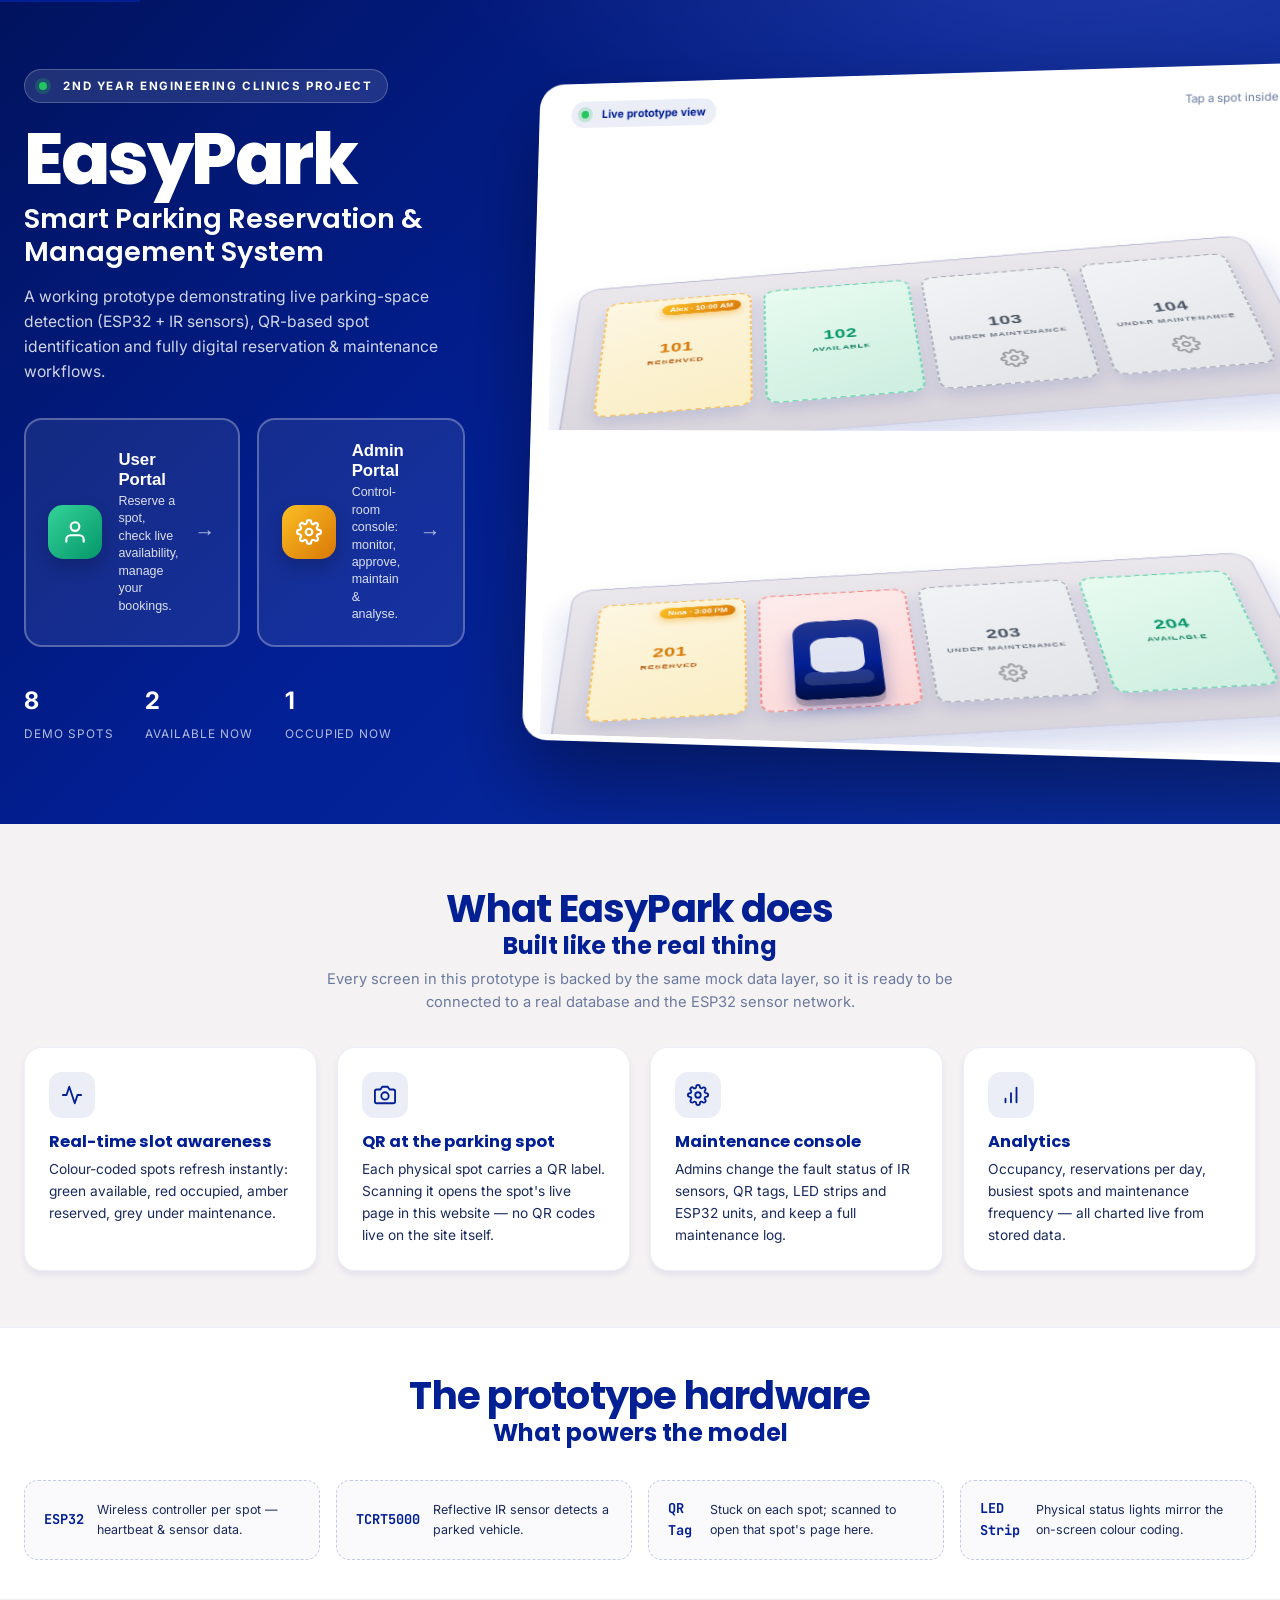
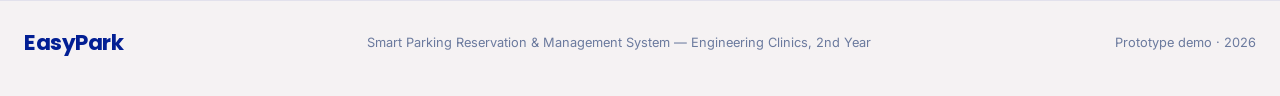
==== index.html @ 7ba9f987 "Add EasyPark smart-parking app: user/admin portals, live lot view, reservations, fault control, anal" ====
<!DOCTYPE html>
<html lang="en">
<head>
  <meta charset="UTF-8">
  <meta name="viewport" content="width=device-width, initial-scale=1.0">
  <meta name="description" content="EasyPark — Smart Parking Reservation & Management System | 2nd Year Engineering Clinics Project">
  <title>EasyPark | Smart Parking Management System</title>
  <link rel="preconnect" href="https://fonts.googleapis.com">
  <link rel="preconnect" href="https://fonts.gstatic.com" crossorigin>
  <link href="https://fonts.googleapis.com/css2?family=Inter:wght@400;500;600;700;800&family=Poppins:wght@500;600;700;800&family=JetBrains+Mono:wght@500;700&display=swap" rel="stylesheet">
  <link rel="stylesheet" href="css/main.css">
</head>
<body data-portal="">

  <a href="#portals" class="skip-link">Skip to portals</a>

  <!-- ================= HERO + PORTAL SELECTION ================= -->
  <section class="hero" aria-label="EasyPark welcome">
    <div class="hero-inner">
      <div class="hero-copy">
        <span class="hero-eyebrow"><span class="live-dot"></span>2nd Year Engineering Clinics Project</span>
        <h1 class="script-text">EasyPark</h1>
        <h2>Smart Parking Reservation &amp; Management System</h2>
        <p class="lede">
          A working prototype demonstrating live parking-space detection (ESP32 + IR sensors),
          QR-based spot identification and fully digital reservation &amp; maintenance workflows.
        </p>

        <!-- ONLY navigation here: choose your portal. The remaining options
             (dashboard, reserve, history / reservations, maintenance, analytics)
             appear once a portal is opened. -->
        <div class="portal-options" id="portals" role="list" aria-label="Choose a portal">
          <button class="portal-btn" id="btn-user-portal" role="listitem" aria-label="Open User Portal">
            <span class="p-icon p-user">
              <svg width="26" height="26" viewBox="0 0 24 24" fill="none" stroke="currentColor" stroke-width="2" stroke-linecap="round" stroke-linejoin="round" aria-hidden="true"><path d="M20 21v-2a4 4 0 0 0-4-4H8a4 4 0 0 0-4 4v2"/><circle cx="12" cy="7" r="4"/></svg>
            </span>
            <span>
              <b>User Portal</b>
              <small>Reserve a spot, check live availability, manage your bookings.</small>
            </span>
            <span class="p-arrow">→</span>
          </button>
          <button class="portal-btn" id="btn-admin-portal" role="listitem" aria-label="Open Admin Portal">
            <span class="p-icon p-admin">
              <svg width="26" height="26" viewBox="0 0 24 24" fill="none" stroke="currentColor" stroke-width="2" stroke-linecap="round" stroke-linejoin="round" aria-hidden="true"><circle cx="12" cy="12" r="3"/><path d="M19.4 15a1.65 1.65 0 0 0 .33 1.82l.06.06a2 2 0 1 1-2.83 2.83l-.06-.06a1.65 1.65 0 0 0-1.82-.33 1.65 1.65 0 0 0-1 1.51V21a2 2 0 1 1-4 0v-.09A1.65 1.65 0 0 0 9 19.4a1.65 1.65 0 0 0-1.82.33l-.06.06a2 2 0 1 1-2.83-2.83l.06-.06a1.65 1.65 0 0 0 .33-1.82 1.65 1.65 0 0 0-1.51-1H3a2 2 0 1 1 0-4h.09A1.65 1.65 0 0 0 4.6 9a1.65 1.65 0 0 0-.33-1.82l-.06-.06a2 2 0 1 1 2.83-2.83l.06.06a1.65 1.65 0 0 0 1.82.33H9a1.65 1.65 0 0 0 1-1.51V3a2 2 0 1 1 4 0v.09a1.65 1.65 0 0 0 1 1.51 1.65 1.65 0 0 0 1.82-.33l.06-.06a2 2 0 1 1 2.83 2.83l-.06.06a1.65 1.65 0 0 0-.33 1.82V9a1.65 1.65 0 0 0 1.51 1H21a2 2 0 1 1 0 4h-.09a1.65 1.65 0 0 0-1.51 1z"/></svg>
            </span>
            <span>
              <b>Admin Portal</b>
              <small>Control-room console: monitor, approve, maintain &amp; analyse.</small>
            </span>
            <span class="p-arrow">→</span>
          </button>
        </div>

        <div class="hero-stats">
          <div class="hero-stat"><b id="stat-total">—</b><span>Demo spots</span></div>
          <div class="hero-stat"><b id="stat-avail">—</b><span>Available now</span></div>
          <div class="hero-stat"><b id="stat-occ">—</b><span>Occupied now</span></div>
        </div>
      </div>

      <!-- Live prototype visual (rendered from the same data the portals use) -->
      <div class="hero-visual" aria-hidden="true">
        <div class="flex items-center justify-between px-4 mb-2">
          <span class="chip"><span class="live-dot"></span>Live prototype view</span>
          <span class="text-muted" style="font-size:.72rem">Tap a spot inside any portal</span>
        </div>
        <div id="hero-lot-ground" style="margin-top:.4rem"></div>
        <div id="hero-lot-first"></div>
      </div>
    </div>
  </section>

  <!-- ================= FEATURES ================= -->
  <section class="features" aria-label="Features">
    <div class="container">
      <div class="section-title">
        <p class="script-text">What EasyPark does</p>
        <h2>Built like the real thing</h2>
        <p>Every screen in this prototype is backed by the same mock data layer, so it is ready to be
           connected to a real database and the ESP32 sensor network.</p>
      </div>
      <div class="grid grid-auto">
        <article class="feature-card">
          <div class="f-icon">
            <svg width="22" height="22" viewBox="0 0 24 24" fill="none" stroke="currentColor" stroke-width="2" stroke-linecap="round" stroke-linejoin="round" aria-hidden="true"><path d="M22 12h-4l-3 9L9 3l-3 9H2"/></svg>
          </div>
          <h3>Real-time slot awareness</h3>
          <p>Colour-coded spots refresh instantly: green available, red occupied, amber reserved, grey under maintenance.</p>
        </article>
        <article class="feature-card">
          <div class="f-icon">
            <svg width="22" height="22" viewBox="0 0 24 24" fill="none" stroke="currentColor" stroke-width="2" stroke-linecap="round" stroke-linejoin="round" aria-hidden="true"><path d="M23 19a2 2 0 0 1-2 2H3a2 2 0 0 1-2-2V8a2 2 0 0 1 2-2h4l2-3h6l2 3h4a2 2 0 0 1 2 2z"/><circle cx="12" cy="13" r="4"/></svg>
          </div>
          <h3>QR at the parking spot</h3>
          <p>Each physical spot carries a QR label. Scanning it opens the spot's live page in this website — no QR codes live on the site itself.</p>
        </article>
        <article class="feature-card">
          <div class="f-icon">
            <svg width="22" height="22" viewBox="0 0 24 24" fill="none" stroke="currentColor" stroke-width="2" stroke-linecap="round" stroke-linejoin="round" aria-hidden="true"><circle cx="12" cy="12" r="3"/><path d="M19.4 15a1.65 1.65 0 0 0 .33 1.82l.06.06a2 2 0 1 1-2.83 2.83l-.06-.06a1.65 1.65 0 0 0-1.82-.33 1.65 1.65 0 0 0-1 1.51V21a2 2 0 1 1-4 0v-.09A1.65 1.65 0 0 0 9 19.4a1.65 1.65 0 0 0-1.82.33l-.06.06a2 2 0 1 1-2.83-2.83l.06-.06a1.65 1.65 0 0 0 .33-1.82 1.65 1.65 0 0 0-1.51-1H3a2 2 0 1 1 0-4h.09A1.65 1.65 0 0 0 4.6 9a1.65 1.65 0 0 0-.33-1.82l-.06-.06a2 2 0 1 1 2.83-2.83l.06.06a1.65 1.65 0 0 0 1.82.33H9a1.65 1.65 0 0 0 1-1.51V3a2 2 0 1 1 4 0v.09a1.65 1.65 0 0 0 1 1.51 1.65 1.65 0 0 0 1.82-.33l.06-.06a2 2 0 1 1 2.83 2.83l-.06.06a1.65 1.65 0 0 0-.33 1.82V9a1.65 1.65 0 0 0 1.51 1H21a2 2 0 1 1 0 4h-.09a1.65 1.65 0 0 0-1.51 1z"/></svg>
          </div>
          <h3>Maintenance console</h3>
          <p>Admins change the fault status of IR sensors, QR tags, LED strips and ESP32 units, and keep a full maintenance log.</p>
        </article>
        <article class="feature-card">
          <div class="f-icon">
            <svg width="22" height="22" viewBox="0 0 24 24" fill="none" stroke="currentColor" stroke-width="2" stroke-linecap="round" stroke-linejoin="round" aria-hidden="true"><path d="M12 20V10M18 20V4M6 20v-4"/></svg>
          </div>
          <h3>Analytics</h3>
          <p>Occupancy, reservations per day, busiest spots and maintenance frequency — all charted live from stored data.</p>
        </article>
      </div>
    </div>
  </section>

  <!-- ================= TECH ================= -->
  <section class="tech-strip" aria-label="Technology stack">
    <div class="container">
      <div class="section-title">
        <p class="script-text">The prototype hardware</p>
        <h2>What powers the model</h2>
      </div>
      <div class="grid grid-2 grid-auto">
        <div class="tech-item"><span class="t-code">ESP32</span><p>Wireless controller per spot — heartbeat &amp; sensor data.</p></div>
        <div class="tech-item"><span class="t-code">TCRT5000</span><p>Reflective IR sensor detects a parked vehicle.</p></div>
        <div class="tech-item"><span class="t-code">QR Tag</span><p>Stuck on each spot; scanned to open that spot's page here.</p></div>
        <div class="tech-item"><span class="t-code">LED Strip</span><p>Physical status lights mirror the on-screen colour coding.</p></div>
      </div>
    </div>
  </section>

  <!-- ================= FOOTER ================= -->
  <footer class="site-footer">
    <div class="container">
      <span class="script-text">EasyPark</span>
      <span>Smart Parking Reservation &amp; Management System — Engineering Clinics, 2nd Year</span>
      <span>Prototype demo · <span data-year></span></span>
    </div>
  </footer>

  <script src="js/db.js"></script>
  <script src="js/ui.js"></script>
  <script>
    (function () {
      'use strict';
      const UI = window.UI, EP = window.EasyPark;

      // Wire the two portal options — the only entry points on this page.
      UI.qs('#btn-user-portal').addEventListener('click', () => {
        location.href = 'pages/user/dashboard.html';
      });
      UI.qs('#btn-admin-portal').addEventListener('click', () => {
        location.href = 'pages/admin/login.html';
      });

      // Hero mini-lots (read-only render of both levels).
      UI.renderFloor(UI.qs('#hero-lot-ground'), 'ground');
      UI.renderFloor(UI.qs('#hero-lot-first'), 'first');

      // Live counters.
      const render = () => {
        const s = EP.getStats();
        UI.qs('#stat-total').textContent = s.total;
        UI.qs('#stat-avail').textContent = s.available;
        UI.qs('#stat-occ').textContent = s.occupied;
      };
      render();
      window.EasyParkLiveRefresh = render;
    })();
  </script>
</body>
</html>
---- css/main.css ----
/* ==========================================================================
   EasyPark - Smart Parking Reservation & Management System
   2nd Year Engineering Clinics Project
   Color Palette:
   - Imperial Blue: #021F94 (Primary)
   - White Convolvulus: #F5F2F3 (Background)
   ========================================================================== */

:root {
  --imperial-blue: #021F94;
  --imperial-blue-light: #0A2FA8;
  --imperial-blue-dark: #011666;
  --imperial-blue-rgb: 2, 31, 148;
  --white-convolvulus: #F5F2F3;
  --white-convolvulus-rgb: 245, 242, 243;
  --white: #FFFFFF;
  --black: #000000;
  --text-primary: #021F94;
  --text-secondary: #1A2A5E;
  --text-muted: #6B7A9E;
  --text-on-blue: #FFFFFF;
  --green-available: #10B981;
  --green-available-rgb: 16, 185, 129;
  --red-occupied: #EF4444;
  --red-occupied-rgb: 239, 68, 68;
  --yellow-reserved: #F59E0B;
  --yellow-reserved-rgb: 245, 158, 11;
  --gray-maintenance: #9CA3AF;
  --gray-maintenance-rgb: 156, 163, 175;
  --shadow-sm: 0 1px 2px rgba(2, 31, 148, 0.05);
  --shadow-md: 0 4px 6px rgba(2, 31, 148, 0.07);
  --shadow-lg: 0 10px 15px rgba(2, 31, 148, 0.1);
  --shadow-xl: 0 20px 25px rgba(2, 31, 148, 0.15);
  --radius-sm: 6px;
  --radius-md: 10px;
  --radius-lg: 16px;
  --radius-xl: 24px;
  --transition-fast: 150ms ease;
  --transition-normal: 250ms ease;
  --transition-slow: 350ms ease;
  --font-primary: 'Inter', -apple-system, BlinkMacSystemFont, 'Segoe UI', Roboto, sans-serif;
  --font-display: 'Poppins', 'Inter', -apple-system, sans-serif;
  --font-mono: 'JetBrains Mono', 'Fira Code', monospace;
}

* {
  margin: 0;
  padding: 0;
  box-sizing: border-box;
}

html {
  font-size: 16px;
  scroll-behavior: smooth;
}

body {
  font-family: var(--font-primary);
  background-color: var(--white-convolvulus);
  color: var(--text-primary);
  line-height: 1.6;
  min-height: 100vh;
  -webkit-font-smoothing: antialiased;
  -moz-osx-font-smoothing: grayscale;
}

/* Typography */
h1, h2, h3, h4, h5, h6 {
  font-family: var(--font-display);
  font-weight: 700;
  line-height: 1.2;
  color: var(--text-primary);
}

h1 { font-size: clamp(2rem, 5vw, 3.5rem); }
h2 { font-size: clamp(1.75rem, 4vw, 2.5rem); }
h3 { font-size: clamp(1.375rem, 3vw, 1.875rem); }
h4 { font-size: clamp(1.125rem, 2.5vw, 1.5rem); }
h5 { font-size: clamp(1rem, 2vw, 1.25rem); }
h6 { font-size: clamp(0.875rem, 1.5vw, 1rem); }

.script-text {
  font-family: var(--font-display);
  font-weight: 700;
  letter-spacing: -0.02em;
  font-style: normal;
}

.mono-text {
  font-family: var(--font-mono);
}

p { color: var(--text-secondary); }

a {
  color: var(--imperial-blue);
  text-decoration: none;
  transition: color var(--transition-fast);
}

a:hover { color: var(--imperial-blue-light); }

/* Buttons */
.btn {
  display: inline-flex;
  align-items: center;
  justify-content: center;
  gap: 0.5rem;
  padding: 0.875rem 1.75rem;
  font-size: 0.9375rem;
  font-weight: 600;
  border: none;
  border-radius: var(--radius-md);
  cursor: pointer;
  transition: all var(--transition-normal);
  white-space: nowrap;
}

.btn-primary {
  background: var(--imperial-blue);
  color: var(--text-on-blue);
  box-shadow: var(--shadow-md);
}

.btn-primary:hover {
  background: var(--imperial-blue-light);
  transform: translateY(-2px);
  box-shadow: var(--shadow-lg);
  color: var(--text-on-blue);
}

.btn-primary:active { transform: translateY(0); }

.btn-secondary {
  background: var(--white);
  color: var(--imperial-blue);
  border: 2px solid var(--imperial-blue);
}

.btn-secondary:hover {
  background: var(--imperial-blue);
  color: var(--text-on-blue);
}

.btn-outline {
  background: transparent;
  color: var(--imperial-blue);
  border: 2px solid var(--imperial-blue);
}

.btn-outline:hover {
  background: var(--imperial-blue);
  color: var(--text-on-blue);
}

.btn-ghost {
  background: transparent;
  color: var(--text-secondary);
  border: none;
}

.btn-ghost:hover {
  background: rgba(2, 31, 148, 0.08);
  color: var(--imperial-blue);
}

.btn-danger {
  background: var(--red-occupied);
  color: var(--white);
}

.btn-danger:hover {
  background: #DC2626;
  color: var(--white);
}

.btn-success {
  background: var(--green-available);
  color: var(--white);
}

.btn-success:hover {
  background: #059669;
  color: var(--white);
}

.btn-warning {
  background: var(--yellow-reserved);
  color: var(--white);
}

.btn-warning:hover {
  background: #D97706;
  color: var(--white);
}

.btn-sm { padding: 0.5rem 1rem; font-size: 0.8125rem; }
.btn-lg { padding: 1rem 2rem; font-size: 1rem; }
.btn-icon { padding: 0.75rem; }

.btn:disabled {
  opacity: 0.5;
  cursor: not-allowed;
  transform: none !important;
}

/* Cards */
.card {
  background: var(--white);
  border-radius: var(--radius-lg);
  box-shadow: var(--shadow-md);
  border: 1px solid rgba(2, 31, 148, 0.06);
  overflow: hidden;
  transition: all var(--transition-normal);
}

.card:hover { box-shadow: var(--shadow-lg); }

.card-header {
  padding: 1.5rem;
  border-bottom: 1px solid rgba(2, 31, 148, 0.08);
  display: flex;
  align-items: center;
  justify-content: space-between;
}

.card-body { padding: 1.5rem; }
.card-footer {
  padding: 1rem 1.5rem;
  border-top: 1px solid rgba(2, 31, 148, 0.08);
  background: rgba(2, 31, 148, 0.02);
}

/* Form Elements */
.form-group { margin-bottom: 1.25rem; }

.form-label {
  display: block;
  margin-bottom: 0.5rem;
  font-weight: 500;
  color: var(--text-primary);
  font-size: 0.875rem;
}

.form-input,
.form-select,
.form-textarea {
  width: 100%;
  padding: 0.875rem 1rem;
  font-size: 0.9375rem;
  font-family: var(--font-primary);
  color: var(--text-primary);
  background: var(--white);
  border: 2px solid rgba(2, 31, 148, 0.12);
  border-radius: var(--radius-md);
  transition: all var(--transition-fast);
}

.form-input:focus,
.form-select:focus,
.form-textarea:focus {
  outline: none;
  border-color: var(--imperial-blue);
  box-shadow: 0 0 0 3px rgba(2, 31, 148, 0.15);
}

.form-input::placeholder { color: var(--text-muted); }

.form-select { cursor: pointer; appearance: none; }

.form-textarea { min-height: 100px; resize: vertical; }

.form-error {
  color: var(--red-occupied);
  font-size: 0.8125rem;
  margin-top: 0.375rem;
  display: none;
}

.form-error.visible { display: block; }

.form-row {
  display: grid;
  grid-template-columns: repeat(auto-fit, minmax(200px, 1fr));
  gap: 1rem;
}

/* Layout Utilities */
.container {
  width: 100%;
  max-width: 1400px;
  margin: 0 auto;
  padding: 0 1.5rem;
}

.flex { display: flex; }
.flex-col { flex-direction: column; }
.items-center { align-items: center; }
.justify-center { justify-content: center; }
.justify-between { justify-content: space-between; }
.gap-1 { gap: 0.25rem; }
.gap-2 { gap: 0.5rem; }
.gap-3 { gap: 0.75rem; }
.gap-4 { gap: 1rem; }
.gap-5 { gap: 1.25rem; }
.gap-6 { gap: 1.5rem; }
.gap-8 { gap: 2rem; }

.grid { display: grid; }
.grid-2 { grid-template-columns: repeat(2, 1fr); }
.grid-3 { grid-template-columns: repeat(3, 1fr); }
.grid-4 { grid-template-columns: repeat(4, 1fr); }
.grid-auto { grid-template-columns: repeat(auto-fit, minmax(280px, 1fr)); }

.w-full { width: 100%; }
.h-full { height: 100%; }

/* Spacing */
.py-4 { padding-top: 1rem; padding-bottom: 1rem; }
.py-6 { padding-top: 1.5rem; padding-bottom: 1.5rem; }
.py-8 { padding-top: 2rem; padding-bottom: 2rem; }
.py-12 { padding-top: 3rem; padding-bottom: 3rem; }
.py-16 { padding-top: 4rem; padding-bottom: 4rem; }
.px-4 { padding-left: 1rem; padding-right: 1rem; }
.px-6 { padding-left: 1.5rem; padding-right: 1.5rem; }
.mb-4 { margin-bottom: 1rem; }
.mb-6 { margin-bottom: 1.5rem; }
.mb-8 { margin-bottom: 2rem; }
.mt-4 { margin-top: 1rem; }
.mt-6 { margin-top: 1.5rem; }
.mt-8 { margin-top: 2rem; }

/* Text Utilities */
.text-center { text-align: center; }
.text-left { text-align: left; }
.text-right { text-align: right; }
.text-primary { color: var(--text-primary); }
.text-secondary { color: var(--text-secondary); }
.text-muted { color: var(--text-muted); }
.text-white { color: var(--white); }
.text-blue { color: var(--imperial-blue); }
.text-green { color: var(--green-available); }
.text-red { color: var(--red-occupied); }
.text-yellow { color: var(--yellow-reserved); }
.text-gray { color: var(--gray-maintenance); }
.font-medium { font-weight: 500; }
.font-semibold { font-weight: 600; }
.font-bold { font-weight: 700; }

/* Status Badges */
.badge {
  display: inline-flex;
  align-items: center;
  padding: 0.375rem 0.875rem;
  font-size: 0.75rem;
  font-weight: 600;
  border-radius: 9999px;
  text-transform: uppercase;
  letter-spacing: 0.025em;
}

.badge-available { background: rgba(16, 185, 129, 0.15); color: var(--green-available); }
.badge-occupied { background: rgba(239, 68, 68, 0.15); color: var(--red-occupied); }
.badge-reserved { background: rgba(245, 158, 11, 0.15); color: var(--yellow-reserved); }
.badge-maintenance { background: rgba(156, 163, 175, 0.15); color: var(--gray-maintenance); }
.badge-pending { background: rgba(59, 130, 246, 0.15); color: #3B82F6; }
.badge-approved { background: rgba(16, 185, 129, 0.15); color: var(--green-available); }
.badge-cancelled { background: rgba(239, 68, 68, 0.15); color: var(--red-occupied); }
.badge-completed { background: rgba(99, 102, 241, 0.15); color: #6366F1; }
.badge-fault { background: rgba(239, 68, 68, 0.15); color: var(--red-occupied); }
.badge-operational { background: rgba(16, 185, 129, 0.15); color: var(--green-available); }
.badge-inspection { background: rgba(245, 158, 11, 0.15); color: var(--yellow-reserved); }

/* Parking Slot Styles */
.parking-slot {
  aspect-ratio: 1;
  border-radius: var(--radius-md);
  display: flex;
  align-items: center;
  justify-content: center;
  flex-direction: column;
  cursor: pointer;
  transition: all var(--transition-normal);
  position: relative;
  border: 2px solid transparent;
  background: var(--white);
  box-shadow: var(--shadow-sm);
}

.parking-slot:hover {
  transform: scale(1.02);
  box-shadow: var(--shadow-md);
}

.parking-slot.selected {
  border-color: var(--imperial-blue);
  box-shadow: 0 0 0 3px rgba(2, 31, 148, 0.2);
}

.parking-slot:disabled,
.parking-slot.disabled {
  cursor: not-allowed;
  opacity: 0.6;
}

.slot-number {
  font-size: 1.125rem;
  font-weight: 700;
  color: var(--text-primary);
}

.slot-status {
  font-size: 0.6875rem;
  font-weight: 600;
  text-transform: uppercase;
  letter-spacing: 0.05em;
  margin-top: 0.25rem;
}

.parking-slot.available { background: linear-gradient(135deg, rgba(16, 185, 129, 0.1) 0%, rgba(16, 185, 129, 0.05) 100%); }
.parking-slot.occupied { background: linear-gradient(135deg, rgba(239, 68, 68, 0.1) 0%, rgba(239, 68, 68, 0.05) 100%); }
.parking-slot.reserved { background: linear-gradient(135deg, rgba(245, 158, 11, 0.1) 0%, rgba(245, 158, 11, 0.05) 100%); }
.parking-slot.maintenance { background: linear-gradient(135deg, rgba(156, 163, 175, 0.1) 0%, rgba(156, 163, 175, 0.05) 100%); }

.parking-slot.available .slot-number { color: var(--green-available); }
.parking-slot.occupied .slot-number { color: var(--red-occupied); }
.parking-slot.reserved .slot-number { color: var(--yellow-reserved); }
.parking-slot.maintenance .slot-number { color: var(--gray-maintenance); }

.parking-slot.available .slot-status { color: var(--green-available); }
.parking-slot.occupied .slot-status { color: var(--red-occupied); }
.parking-slot.reserved .slot-status { color: var(--yellow-reserved); }
.parking-slot.maintenance .slot-status { color: var(--gray-maintenance); }

/* Floor Selector */
.floor-selector {
  display: flex;
  gap: 0.75rem;
  margin-bottom: 1.5rem;
}

.floor-btn {
  flex: 1;
  padding: 1rem;
  background: var(--white);
  border: 2px solid rgba(2, 31, 148, 0.12);
  border-radius: var(--radius-md);
  font-weight: 600;
  color: var(--text-secondary);
  cursor: pointer;
  transition: all var(--transition-fast);
}

.floor-btn:hover {
  border-color: var(--imperial-blue);
  color: var(--imperial-blue);
}

.floor-btn.active {
  background: var(--imperial-blue);
  border-color: var(--imperial-blue);
  color: var(--white);
  box-shadow: var(--shadow-md);
}

/* Tables */
.table-container { overflow-x: auto; }

.table {
  width: 100%;
  border-collapse: collapse;
  font-size: 0.875rem;
}

.table th,
.table td {
  padding: 1rem;
  text-align: left;
  border-bottom: 1px solid rgba(2, 31, 148, 0.06);
}

.table th {
  font-weight: 600;
  color: var(--text-secondary);
  background: rgba(2, 31, 148, 0.02);
  font-size: 0.75rem;
  text-transform: uppercase;
  letter-spacing: 0.05em;
}

.table tr:hover td { background: rgba(2, 31, 148, 0.02); }

.table td { color: var(--text-primary); }

/* Modal */
.modal-overlay {
  position: fixed;
  inset: 0;
  background: rgba(2, 31, 148, 0.5);
  display: flex;
  align-items: center;
  justify-content: center;
  padding: 1.5rem;
  z-index: 1000;
  opacity: 0;
  visibility: hidden;
  transition: all var(--transition-normal);
}

.modal-overlay.active {
  opacity: 1;
  visibility: visible;
}

.modal {
  background: var(--white);
  border-radius: var(--radius-xl);
  box-shadow: var(--shadow-xl);
  max-width: 500px;
  width: 100%;
  max-height: 90vh;
  overflow-y: auto;
  transform: scale(0.95) translateY(20px);
  transition: all var(--transition-normal);
}

.modal-overlay.active .modal {
  transform: scale(1) translateY(0);
}

.modal-header {
  padding: 1.5rem;
  border-bottom: 1px solid rgba(2, 31, 148, 0.08);
  display: flex;
  align-items: center;
  justify-content: space-between;
}

.modal-close {
  background: none;
  border: none;
  font-size: 1.5rem;
  color: var(--text-muted);
  cursor: pointer;
  padding: 0.25rem;
  line-height: 1;
  transition: color var(--transition-fast);
}

.modal-close:hover { color: var(--imperial-blue); }

.modal-body { padding: 1.5rem; }
.modal-footer {
  padding: 1rem 1.5rem;
  border-top: 1px solid rgba(2, 31, 148, 0.08);
  display: flex;
  justify-content: flex-end;
  gap: 0.75rem;
}

/* Notification Toast */
.toast-container {
  position: fixed;
  top: 1.5rem;
  right: 1.5rem;
  z-index: 2000;
  display: flex;
  flex-direction: column;
  gap: 0.75rem;
}

.toast {
  background: var(--white);
  border-radius: var(--radius-md);
  box-shadow: var(--shadow-xl);
  padding: 1rem 1.5rem;
  display: flex;
  align-items: center;
  gap: 1rem;
  min-width: 300px;
  max-width: 450px;
  transform: translateX(120%);
  transition: transform var(--transition-normal);
  border-left: 4px solid var(--imperial-blue);
}

.toast.show { transform: translateX(0); }

.toast.success { border-left-color: var(--green-available); }
.toast.error { border-left-color: var(--red-occupied); }
.toast.warning { border-left-color: var(--yellow-reserved); }
.toast.info { border-left-color: var(--imperial-blue); }

.toast-icon { font-size: 1.25rem; }
.toast.success .toast-icon { color: var(--green-available); }
.toast.error .toast-icon { color: var(--red-occupied); }
.toast.warning .toast-icon { color: var(--yellow-reserved); }
.toast.info .toast-icon { color: var(--imperial-blue); }

.toast-message { flex: 1; font-size: 0.875rem; }
.toast-close { color: var(--text-muted); cursor: pointer; }

/* Loading Spinner */
.spinner {
  width: 24px;
  height: 24px;
  border: 3px solid rgba(2, 31, 148, 0.15);
  border-top-color: var(--imperial-blue);
  border-radius: 50%;
  animation: spin 0.8s linear infinite;
}

@keyframes spin { to { transform: rotate(360deg); } }

/* Animations */
@keyframes fadeIn {
  from { opacity: 0; }
  to { opacity: 1; }
}

@keyframes slideUp {
  from { opacity: 0; transform: translateY(20px); }
  to { opacity: 1; transform: translateY(0); }
}

@keyframes slideDown {
  from { opacity: 0; transform: translateY(-20px); }
  to { opacity: 1; transform: translateY(0); }
}

@keyframes pulse {
  0%, 100% { opacity: 1; }
  50% { opacity: 0.5; }
}

.animate-fade-in { animation: fadeIn 0.5s ease forwards; }
.animate-slide-up { animation: slideUp 0.5s ease forwards; }
.animate-slide-down { animation: slideDown 0.3s ease forwards; }
.animate-pulse { animation: pulse 2s ease-in-out infinite; }

/* Responsive */
@media (max-width: 1024px) {
  .grid-4 { grid-template-columns: repeat(2, 1fr); }
  .grid-3 { grid-template-columns: repeat(2, 1fr); }
}

@media (max-width: 768px) {
  .grid-4,
  .grid-3,
  .grid-2 { grid-template-columns: 1fr; }
  .floor-selector { flex-direction: column; }
  .modal { margin: 1rem; max-height: calc(100vh - 2rem); }
  .btn { width: 100%; }
  .modal-footer { flex-direction: column; }
  .modal-footer .btn { width: 100%; }
}

@media (max-width: 480px) {
  .container { padding: 0 1rem; }
  .card-header,
  .card-body,
  .card-footer { padding: 1rem; }
  .table th,
  .table td { padding: 0.75rem 0.5rem; font-size: 0.8125rem; }
}

/* Print Styles */
@media print {
  .no-print { display: none !important; }
  .card { box-shadow: none; border: 1px solid #ddd; }
}

/* Scrollbar */
::-webkit-scrollbar { width: 8px; height: 8px; }
::-webkit-scrollbar-track { background: var(--white-convolvulus); }
::-webkit-scrollbar-thumb { background: rgba(2, 31, 148, 0.3); border-radius: 4px; }
::-webkit-scrollbar-thumb:hover { background: rgba(2, 31, 148, 0.5); }

/* Focus Visible */
*:focus-visible {
  outline: 2px solid var(--imperial-blue);
  outline-offset: 2px;
}

/* Skip Link */
.skip-link {
  position: absolute;
  top: -40px;
  left: 0;
  background: var(--imperial-blue);
  color: var(--white);
  padding: 0.5rem 1rem;
  z-index: 10000;
  transition: top var(--transition-fast);
}

.skip-link:focus { top: 0; }
/* ==========================================================================
   EasyPark — Extended component styles
   (nav, hero/portal landing, 3D parking lot, stats, analytics, auth)
   ========================================================================== */

.hidden { display: none !important; }

/* ------------------------------------------------------------------
   Portal navigation bar
------------------------------------------------------------------ */
.app-nav {
  position: sticky; top: 0; z-index: 120;
  background: var(--imperial-blue);
  box-shadow: 0 4px 22px rgba(2, 31, 148, 0.28);
}
.app-nav-inner {
  max-width: 1400px; margin: 0 auto;
  padding: 0.7rem 1.5rem;
  display: flex; align-items: center; gap: 1rem;
}
.brand { display: flex; align-items: center; gap: 0.6rem; color: #fff !important; }
.brand-mark {
  width: 40px; height: 40px; border-radius: 11px;
  background: #fff; color: var(--imperial-blue);
  display: grid; place-items: center; font-weight: 800; font-size: 0.95rem;
  box-shadow: 0 4px 10px rgba(0,0,0,.18);
}
.brand-name { font-family: var(--font-script); font-style: italic; font-size: 1.75rem; line-height: 1; }
.brand-tag {
  font-size: 0.6rem; letter-spacing: 0.1em; text-transform: uppercase;
  color: rgba(255,255,255,.72); font-weight: 600;
}
.app-nav-links { display: flex; gap: 0.25rem; margin-left: 0.5rem; flex-wrap: wrap; }
.app-nav-links a {
  color: rgba(255,255,255,.82); padding: 0.55rem 0.95rem;
  border-radius: 9px; font-weight: 600; font-size: 0.88rem;
}
.app-nav-links a:hover { background: rgba(255,255,255,.14); color: #fff; }
.app-nav-links a.active { background: #fff; color: var(--imperial-blue); box-shadow: var(--shadow-sm); }
.app-nav-actions { margin-left: auto; display: flex; align-items: center; gap: 0.75rem; }
.user-chip { display: flex; align-items: center; gap: 0.5rem; color: #fff; font-weight: 600; font-size: 0.85rem; }
.user-avatar {
  width: 32px; height: 32px; border-radius: 50%;
  background: rgba(255,255,255,.22); display: grid; place-items: center;
  color: #fff; font-weight: 800; font-size: .85rem;
}
.app-nav .btn { width: auto; padding: 0.5rem 1rem; font-size: 0.84rem; }
.nav-burger { display: none; background: none; border: none; color: #fff; cursor: pointer; }
.nav-burger span { display: block; width: 22px; height: 2px; background: #fff; margin: 4px 0; border-radius: 2px; }
.app-nav-mobile { display: none; flex-direction: column; background: var(--imperial-blue-dark); padding: 0.5rem 1.5rem 1rem; }
.app-nav-mobile.open { display: flex; }
.app-nav-mobile a { color: rgba(255,255,255,.9); padding: 0.7rem 0.25rem; border-bottom: 1px solid rgba(255,255,255,.08); font-weight: 600; font-size: .95rem; }
.app-nav-mobile a.active { color: var(--yellow-reserved); }

/* ------------------------------------------------------------------
   Landing / portal selection (index.html)
------------------------------------------------------------------ */
.hero {
  background: radial-gradient(1100px 500px at 85% -10%, rgba(255,255,255,.12), transparent 60%),
              linear-gradient(135deg, #01135e 0%, #021F94 45%, #0A2FA8 100%);
  color: #fff; position: relative; overflow: hidden;
}
.hero-inner {
  max-width: 1400px; margin: 0 auto; padding: 4.2rem 1.5rem 4.8rem;
  display: grid; grid-template-columns: 1.05fr 0.95fr; gap: 3rem; align-items: center;
}
.hero-eyebrow {
  display: inline-flex; align-items: center; gap: .5rem;
  background: rgba(255,255,255,.12); border: 1px solid rgba(255,255,255,.22);
  color: #fff; font-size: .72rem; font-weight: 700; letter-spacing: .14em;
  text-transform: uppercase; padding: .45rem .9rem; border-radius: 999px; margin-bottom: 1.1rem;
}
.hero .script-text { color: #fff; font-size: clamp(2.7rem, 6vw, 4.5rem); line-height: 1.05; }
.hero h2 { color: #fff; font-size: clamp(1.15rem, 2.4vw, 1.7rem); font-weight: 600; margin: .4rem 0 1rem; }
.hero p.lede { color: rgba(255,255,255,.82); max-width: 34rem; font-size: .98rem; }
.portal-options { display: flex; gap: 1.1rem; margin-top: 2.1rem; }
.portal-btn {
  flex: 1; display: flex; align-items: center; gap: 1rem; text-align: left;
  padding: 1.3rem 1.4rem; border-radius: 18px; cursor: pointer;
  background: rgba(255,255,255,.08); border: 2px solid rgba(255,255,255,.28);
  color: #fff; transition: all var(--transition-normal);
}
.portal-btn:hover {
  background: #fff; color: var(--imperial-blue);
  transform: translateY(-5px); box-shadow: 0 24px 48px rgba(0,0,0,.32);
}
.portal-btn .p-icon {
  width: 54px; height: 54px; flex-shrink: 0; border-radius: 15px;
  display: grid; place-items: center; font-size: 1.5rem; color: #fff;
  box-shadow: 0 8px 18px rgba(0,0,0,.2);
}
.portal-btn .p-user   { background: linear-gradient(135deg,#34d399,#059669); }
.portal-btn .p-admin  { background: linear-gradient(135deg,#fbbf24,#d97706); }
.portal-btn:hover .p-icon { filter: saturate(1.1) brightness(1.05); }
.portal-btn b { display: block; font-size: 1.05rem; margin-bottom: .2rem; }
.portal-btn small { font-size: .78rem; opacity: .85; display: block; line-height: 1.4; }
.portal-btn:hover small { opacity: .8; }
.portal-btn .p-arrow { margin-left: auto; font-size: 1.3rem; opacity: .7; }
.portal-btn:hover .p-arrow { opacity: 1; transform: translateX(4px); }
.hero-stats { display: flex; gap: 2rem; margin-top: 2.2rem; }
.hero-stat b { display: block; font-size: 1.5rem; }
.hero-stat span { font-size: .74rem; text-transform: uppercase; letter-spacing: .08em; color: rgba(255,255,255,.7); }

.hero-visual {
  background: #fff; border-radius: 26px; padding: 1.2rem 1.2rem .4rem;
  box-shadow: 0 40px 90px rgba(0,0,0,.4);
  transform: perspective(1400px) rotateY(-7deg) rotateX(4deg);
  transition: transform .5s ease;
}
.hero-visual:hover { transform: perspective(1400px) rotateY(-3deg) rotateX(2deg); }
.hero-visual .lot-lane { display: none; }

.features {
  background: var(--white-convolvulus);
  padding: 3.5rem 0;
}
.features .grid { gap: 1.25rem; }
.feature-card {
  background: #fff; border: 1px solid rgba(2,31,148,.07);
  border-radius: 18px; padding: 1.5rem; box-shadow: var(--shadow-md);
}
.feature-card .f-icon {
  width: 46px; height: 46px; border-radius: 13px; display: grid; place-items: center;
  background: rgba(2,31,148,.08); color: var(--imperial-blue); font-size: 1.25rem; margin-bottom: .9rem;
}
.feature-card h3 { font-size: 1.02rem; margin-bottom: .4rem; }
.feature-card p { font-size: .86rem; margin: 0; }
.section-title { text-align: center; margin-bottom: 2rem; }
.section-title .script-text { color: var(--imperial-blue); font-size: 2.4rem; line-height: 1.2; }
.section-title h2 { font-size: 1.5rem; }
.section-title p { font-size: .92rem; color: var(--text-muted); max-width: 40rem; margin: .4rem auto 0; }

.tech-strip {
  background: #fff; border-top: 1px solid rgba(2,31,148,.08); border-bottom: 1px solid rgba(2,31,148,.08);
  padding: 2.4rem 0;
}
.tech-strip .grid { gap: 1rem; align-items: stretch; }
.tech-item {
  border: 1px dashed rgba(2,31,148,.22); border-radius: 14px; padding: 1.1rem 1.2rem;
  display: flex; align-items: center; gap: .8rem; background: rgba(2,31,148,.02);
}
.tech-item .t-code { font-family: var(--font-mono); font-weight: 700; color: var(--imperial-blue); font-size: .85rem; }
.tech-item p { font-size: .78rem; margin: 0; }

.site-footer {
  border-top: 1px solid rgba(2,31,148,.08); padding: 1.6rem 0 2.2rem;
  background: var(--white-convolvulus);
}
.site-footer .container { display: flex; flex-wrap: wrap; justify-content: space-between; align-items: center; gap: 1rem; color: var(--text-muted); font-size: .8rem; }
.site-footer .script-text { color: var(--imperial-blue); font-size: 1.35rem; }

/* ------------------------------------------------------------------
   Page scaffolding (inner pages)
------------------------------------------------------------------ */
.page-head { max-width: 1400px; margin: 0 auto; padding: 1.8rem 1.5rem 0; }
.page-head h1 { font-size: 1.6rem; display: flex; align-items: center; gap: .6rem; }
.page-head .crumb { font-size: .8rem; color: var(--text-muted); margin-bottom: .35rem; }
.page-head .sub { color: var(--text-muted); font-size: .9rem; }
.content { max-width: 1400px; margin: 0 auto; padding: 1.5rem 1.5rem 3rem; }
.content-narrow { max-width: 860px; }

.panel {
  background: #fff; border-radius: 18px; border: 1px solid rgba(2,31,148,.06);
  box-shadow: var(--shadow-md); overflow: hidden;
}
.panel-head { padding: 1.1rem 1.4rem; border-bottom: 1px solid rgba(2,31,148,.08); display: flex; align-items: center; justify-content: space-between; gap: 1rem; }
.panel-head h2 { font-size: 1.02rem; display: flex; align-items: center; gap: .5rem; }
.panel-head .muted { color: var(--text-muted); font-size: .78rem; }
.panel-body { padding: 1.4rem; }

.layout-2col { display: grid; grid-template-columns: minmax(0,1fr) 330px; gap: 1.5rem; align-items: start; }
.layout-2col-wide { grid-template-columns: minmax(0,1fr) 360px; }

/* ------------------------------------------------------------------
   Stat cards
------------------------------------------------------------------ */
.stat-grid { display: grid; grid-template-columns: repeat(auto-fit, minmax(185px, 1fr)); gap: 1rem; }
.stat-card {
  background: #fff; border: 1px solid rgba(2,31,148,.06); border-radius: 16px;
  padding: 1.2rem; display: flex; align-items: center; gap: 1rem; box-shadow: var(--shadow-md);
}
.stat-icon { width: 52px; height: 52px; border-radius: 14px; display: grid; place-items: center; font-size: 1.45rem; color: #fff; flex-shrink: 0; }
.tone-blue  .stat-icon { background: linear-gradient(135deg,#0A2FA8,#021F94); }
.tone-green .stat-icon { background: linear-gradient(135deg,#34d399,#059669); }
.tone-red   .stat-icon { background: linear-gradient(135deg,#f87171,#dc2626); }
.tone-amber .stat-icon { background: linear-gradient(135deg,#fbbf24,#d97706); }
.tone-gray  .stat-icon { background: linear-gradient(135deg,#9ca3af,#4b5563); }
.stat-value { font-size: 1.9rem; font-weight: 800; color: var(--text-primary); line-height: 1.05; }
.stat-label { font-size: .72rem; color: var(--text-muted); font-weight: 700; text-transform: uppercase; letter-spacing: .06em; }
.stat-hint  { font-size: .72rem; color: var(--text-muted); }

/* ------------------------------------------------------------------
   Live parking lot (CSS-3D isometric)
------------------------------------------------------------------ */
.lot-scene { perspective: 1500px; padding: 1.4rem 1rem .6rem; overflow-x: auto; overflow-y: visible; }
.lot-floor {
  display: flex; gap: 14px; align-items: flex-start; width: max-content; margin: 0 auto;
  padding: 30px 32px 46px; position: relative;
  transform: rotateX(54deg) rotateZ(-7deg); transform-origin: 50% 100%;
  transform-style: preserve-3d;
  background: linear-gradient(180deg,#EAE7EC,#D9D5DC);
  border: 2px solid rgba(2,31,148,.12); border-radius: 24px 24px 8px 8px;
  box-shadow: 0 26px 44px rgba(2,31,148,.16);
}
.lot-lane {
  width: 46px; align-self: stretch; min-height: 230px; margin-right: 4px;
  border-radius: 12px; display: flex; flex-direction: column; align-items: center; justify-content: center; gap: 6px;
  background: repeating-linear-gradient(to bottom, transparent 0 16px, rgba(2,31,148,.16) 16px 20px);
}
.lane-arrow { color: rgba(2,31,148,.5); font-size: 16px; }
.lane-label { color: rgba(2,31,148,.5); font-size: 9px; font-weight: 700; letter-spacing: 2px; writing-mode: vertical-rl; }
.spot {
  width: 168px; height: 198px; position: relative;
  border-radius: 14px; border: 2px dashed rgba(2,31,148,.3);
  display: flex; flex-direction: column; align-items: center; justify-content: center; gap: 5px;
  cursor: pointer; transition: transform .3s ease, box-shadow .3s ease, filter .3s;
  box-shadow: 0 12px 20px rgba(2,31,148,.12);
}
.spot:hover { transform: translateZ(42px) scale(1.02); z-index: 5; box-shadow: 0 26px 44px rgba(2,31,148,.26); }
.spot-id { font-size: 1.35rem; font-weight: 800; letter-spacing: .02em; }
.spot-label { font-size: .62rem; font-weight: 700; text-transform: uppercase; letter-spacing: .1em; }
.spot-available  { background: linear-gradient(160deg,#e8fbf0,#cdeee0); border-color: rgba(16,185,129,.55); }
.spot-available .spot-id { color: #059669; }
.spot-available .spot-label { color: #047857; }
.spot-occupied   { background: linear-gradient(160deg,#fdecec,#fbd7d7); border-color: rgba(239,68,68,.55); }
.spot-occupied .spot-id { color: #dc2626; }
.spot-occupied .spot-label { color: #b91c1c; }
.spot-reserved   { background: linear-gradient(160deg,#fdf6e2,#faeec4); border-color: rgba(245,158,11,.6); }
.spot-reserved .spot-id { color: #d97706; }
.spot-reserved .spot-label { color: #b45309; }
.spot-maintenance{ background: linear-gradient(160deg,#f2f3f5,#e2e4e8); border-color: rgba(107,114,128,.5); }
.spot-maintenance .spot-id { color: #4b5563; }
.spot-maintenance .spot-label { color: #6b7280; }

.spot-car {
  position: absolute; left: 50%; bottom: 14px; transform: translateX(-50%);
  width: 94px; height: 130px;
  background: linear-gradient(180deg,#22368f,#021F94 55%,#010e45);
  border-radius: 22px 22px 12px 12px;
  box-shadow: 0 10px 0 0 rgba(0,0,0,.16), 0 14px 20px rgba(2,31,148,.35);
}
.spot-car .car-roof { position: absolute; left: 18px; top: 30px; width: 58px; height: 58px; background: rgba(255,255,255,.88); border-radius: 16px; }
.spot-car .car-hood { position: absolute; left: 10px; bottom: 22px; width: 74px; height: 22px; background: rgba(255,255,255,.14); border-radius: 10px; }
.spot-flag {
  position: absolute; top: 10px; right: 10px; z-index: 2;
  background: linear-gradient(135deg,#fbbf24,#d97706); color: #fff;
  font-size: 10px; font-weight: 800; padding: 4px 9px; border-radius: 999px;
  box-shadow: 0 5px 12px rgba(245,158,11,.45); white-space: nowrap;
}
.spot-wrench { position: absolute; bottom: 16px; font-size: 2.2rem; opacity: .55; }
.spot-tap { position: absolute; top: 8px; left: 8px; font-size: .6rem; color: rgba(2,31,148,.55); font-weight: 700; letter-spacing: .06em; text-transform: uppercase; }

/* ------------------------------------------------------------------
   Legend
------------------------------------------------------------------ */
.legend { display: flex; flex-wrap: wrap; gap: 1.1rem; }
.legend-item { display: inline-flex; align-items: center; gap: .45rem; font-size: .8rem; font-weight: 600; color: var(--text-secondary); }
.dot { width: 12px; height: 12px; border-radius: 50%; display: inline-block; box-shadow: inset 0 0 0 2px rgba(255,255,255,.6); }
.dot-available { background: var(--green-available); }
.dot-occupied { background: var(--red-occupied); }
.dot-reserved { background: var(--yellow-reserved); }
.dot-maintenance { background: var(--gray-maintenance); }

/* Floor selector (segmented) */
.floor-tabs { display: flex; gap: .6rem; }
.floor-tab {
  padding: .7rem 1.4rem; border-radius: 12px; border: 2px solid rgba(2,31,148,.15);
  background: #fff; color: var(--text-secondary); font-weight: 700; font-size: .88rem; cursor: pointer; transition: all .2s;
}
.floor-tab:hover { border-color: var(--imperial-blue); color: var(--imperial-blue); }
.floor-tab.active { background: var(--imperial-blue); border-color: var(--imperial-blue); color: #fff; box-shadow: var(--shadow-md); }

/* ------------------------------------------------------------------
   Tables (management)
------------------------------------------------------------------ */
.filter-bar { display: flex; flex-wrap: wrap; gap: .7rem; align-items: center; margin-bottom: 1rem; }
.filter-bar .form-input, .filter-bar .form-select { width: auto; padding: .6rem .8rem; }
.filter-bar .form-input { min-width: 210px; }
.row-actions { display: flex; gap: .35rem; flex-wrap: wrap; }
.btn-xs { padding: .32rem .6rem; font-size: .72rem; border-radius: 8px; }
.tone-chip { display: inline-block; width: 10px; height: 10px; border-radius: 50%; margin-right: .35rem; }

/* ------------------------------------------------------------------
   Maintenance (component health)
------------------------------------------------------------------ */
.comp-grid { display: grid; grid-template-columns: repeat(auto-fit, minmax(300px, 1fr)); gap: 1rem; }
.comp-card { background: #fff; border: 1px solid rgba(2,31,148,.1); border-radius: 14px; padding: 1.1rem; }
.comp-card .comp-title { display: flex; align-items: center; justify-content: space-between; gap: .5rem; }
.comp-card .comp-title b { font-size: .98rem; }
.comp-chips { display: flex; gap: .5rem; flex-wrap: wrap; margin-top: .8rem; }
.comp-chip {
  padding: .4rem .75rem; border-radius: 10px; border: 2px solid rgba(2,31,148,.16);
  font-size: .74rem; font-weight: 700; cursor: pointer; transition: all .2s;
  display: inline-flex; align-items: center; gap: .3rem; background: #fff; color: var(--text-secondary);
}
.comp-chip.ok { border-color: rgba(16,185,129,.45); color: #059669; background: rgba(16,185,129,.08); }
.comp-chip.fault { border-color: rgba(239,68,68,.5); color: #dc2626; background: rgba(239,68,68,.08); }
.comp-chip:hover { transform: translateY(-2px); box-shadow: var(--shadow-sm); }
.select-sm { padding: .4rem .6rem; font-size: .78rem; border-radius: 8px; border: 2px solid rgba(2,31,148,.15); color: var(--text-primary); background: #fff; cursor: pointer; }
.issue-ticket { border-left: 4px solid var(--imperial-blue); }
.issue-ticket.sensor_fault { border-left-color: var(--red-occupied); }
.issue-ticket.electrical_fault { border-left-color: #f59e0b; }
.issue-ticket.inspection_pending { border-left-color: #6366f1; }
.issue-ticket.under_maintenance { border-left-color: var(--gray-maintenance); }
.issue-ticket.operational { border-left-color: var(--green-available); }

/* ------------------------------------------------------------------
   Notifications panel
------------------------------------------------------------------ */
.notif-list { max-height: 460px; overflow-y: auto; }
.notif { display: flex; gap: .7rem; padding: .8rem .4rem; border-bottom: 1px solid rgba(2,31,148,.06); }
.notif:last-child { border-bottom: none; }
.notif.unread { background: rgba(2,31,148,.045); border-radius: 12px; padding: .8rem .7rem; margin: 0 -.2rem; }
.notif-icon { width: 34px; height: 34px; border-radius: 10px; display: grid; place-items: center; color: #fff; flex-shrink: 0; font-size: .85rem; }
.notif.fault .notif-icon { background: #ef4444; }
.notif.reservation .notif-icon { background: var(--imperial-blue); }
.notif p { font-size: .84rem; color: var(--text-secondary); margin: 0; line-height: 1.4; }
.notif small { color: var(--text-muted); font-size: .7rem; }

/* ------------------------------------------------------------------
   Charts
------------------------------------------------------------------ */
.chart-grid { display: grid; grid-template-columns: repeat(auto-fit, minmax(320px, 1fr)); gap: 1.25rem; }
.chart-card { background: #fff; border: 1px solid rgba(2,31,148,.06); border-radius: 18px; padding: 1.4rem; box-shadow: var(--shadow-md); }
.chart-card h3 { font-size: 1rem; margin-bottom: .2rem; }
.chart-card .sub { color: var(--text-muted); font-size: .8rem; margin-bottom: 1.1rem; }
.chart-legend { display: flex; flex-wrap: wrap; gap: .5rem 1.2rem; margin-top: 1rem; }
.chart-legend-item { font-size: .78rem; color: var(--text-secondary); display: inline-flex; align-items: center; gap: .4rem; }
.chart-legend-item i { width: 10px; height: 10px; border-radius: 3px; display: inline-block; }
.hbar-row { display: grid; grid-template-columns: 72px 1fr 36px; gap: .6rem; align-items: center; margin-bottom: .75rem; }
.hbar-label { font-size: .78rem; font-weight: 700; color: var(--text-secondary); }
.hbar-track { background: #F0EEF1; border-radius: 999px; height: 22px; overflow: hidden; }
.hbar-fill { height: 100%; border-radius: 999px; transition: width .6s ease; }
.hbar-value { text-align: right; font-weight: 800; color: var(--text-primary); font-size: .85rem; }

/* ------------------------------------------------------------------
   Auth (admin login + user modal)
------------------------------------------------------------------ */
.login-wrap {
  min-height: 100vh; display: grid; place-items: center; padding: 1.5rem;
  background: radial-gradient(900px 500px at 15% 0%, rgba(255,255,255,.14), transparent 55%),
              linear-gradient(160deg,#01135e, #021F94 50%, #0A2FA8);
}
.login-card {
  background: #fff; border-radius: 26px; width: 100%; max-width: 430px;
  padding: 2.5rem 2.3rem; box-shadow: 0 44px 90px rgba(0,0,0,.4);
}
.login-card .script-text { color: var(--imperial-blue); font-size: 2.2rem; text-align: center; }
.login-card .login-sub { text-align: center; color: var(--text-muted); font-size: .85rem; margin-bottom: 1.6rem; }
.demo-creds { background: rgba(2,31,148,.05); border: 1px dashed rgba(2,31,148,.3); border-radius: 12px; padding: .8rem 1rem; font-size: .8rem; color: var(--text-secondary); margin-top: 1.4rem; }
.auth-tabs { display: flex; background: rgba(2,31,148,.07); padding: 4px; border-radius: 12px; margin-bottom: 1.3rem; gap: 4px; }
.auth-tab { flex: 1; padding: .6rem; border: none; background: transparent; border-radius: 9px; font-weight: 700; cursor: pointer; color: var(--text-secondary); font-size: .88rem; }
.auth-tab.active { background: #fff; color: var(--imperial-blue); box-shadow: var(--shadow-sm); }

/* ------------------------------------------------------------------
   Confirmation / spot pages
------------------------------------------------------------------ */
.confirm-wrap, .spot-wrap { max-width: 680px; margin: 0 auto; padding: 2rem 1.5rem 3rem; }
.ref-code {
  border: 2px dashed var(--imperial-blue); border-radius: 18px; text-align: center;
  padding: 2.2rem 1.5rem; background: #fff;
}
.ref-code .code { font-family: var(--font-mono); font-size: 1.7rem; font-weight: 800; letter-spacing: .18em; color: var(--imperial-blue); }
.detail-list { display: grid; grid-template-columns: repeat(auto-fit, minmax(190px, 1fr)); gap: .9rem; }
.detail-item { background: #fff; border: 1px solid rgba(2,31,148,.08); border-radius: 13px; padding: .9rem 1rem; }
.detail-item small { display: block; color: var(--text-muted); font-size: .7rem; text-transform: uppercase; letter-spacing: .06em; font-weight: 700; }
.detail-item b { color: var(--text-primary); font-size: .95rem; }

.spot-hero { display: flex; align-items: center; gap: 1.5rem; }
.spot-big-number { font-size: 3.6rem; font-weight: 800; color: var(--imperial-blue); line-height: 1; }
.spot-big-number small { display: block; font-size: .8rem; font-weight: 600; color: var(--text-muted); letter-spacing: .08em; }
.health-row { display: flex; gap: .5rem; flex-wrap: wrap; }
.health-pill { font-size: .72rem; font-weight: 700; padding: .3rem .65rem; border-radius: 999px; }
.health-pill.ok { background: rgba(16,185,129,.12); color: #047857; }
.health-pill.fault { background: rgba(239,68,68,.12); color: #b91c1c; }

/* ------------------------------------------------------------------
   Misc
------------------------------------------------------------------ */
.empty { text-align: center; padding: 2.6rem 1rem; color: var(--text-muted); }
.empty .empty-icon { font-size: 2.2rem; margin-bottom: .5rem; }
.divider { border: none; border-top: 1px solid rgba(2,31,148,.08); margin: 1.25rem 0; }
.mono { font-family: var(--font-mono); }
.chip { display: inline-flex; align-items: center; gap: .35rem; padding: .3rem .7rem; border-radius: 999px; font-size: .72rem; font-weight: 700; background: rgba(2,31,148,.08); color: var(--imperial-blue); }

/* ------------------------------------------------------------------
   Responsive additions
------------------------------------------------------------------ */
@media (max-width: 1100px) {
  .layout-2col, .layout-2col-wide { grid-template-columns: 1fr; }
  .hero-inner { grid-template-columns: 1fr; gap: 2.5rem; }
  .hero-visual { max-width: 640px; }
}
@media (max-width: 768px) {
  .app-nav-links, .app-nav-actions { display: none; }
  .nav-burger { display: block; }
  .brand-tag { display: none; }
  .portal-options { flex-direction: column; }
  .hero-stats { flex-wrap: wrap; gap: 1.2rem; }
  .spot { width: 132px; height: 162px; }
  .spot-car { width: 74px; height: 106px; }
  .spot-car .car-roof { left: 14px; top: 26px; width: 46px; height: 46px; }
  .spot-car .car-hood { left: 8px; bottom: 18px; width: 58px; height: 18px; }
  .spot-id { font-size: 1.1rem; }
  .lot-scene { padding-left: .4rem; padding-right: .4rem; }
}

/* Reserve form slot picker */
.slot-picker { display: grid; grid-template-columns: repeat(auto-fit, minmax(118px, 1fr)); gap: .75rem; }
.slot-option {
  padding: 1rem .5rem; border-radius: 12px; border: 2px dashed rgba(2,31,148,.25);
  background: #fff; cursor: pointer; display: flex; flex-direction: column; gap: .2rem;
  align-items: center; justify-content: center; transition: all .2s; font-family: var(--font-primary);
}
.slot-option b { font-size: 1.1rem; }
.slot-option span { font-size: .6rem; text-transform: uppercase; font-weight: 700; letter-spacing: .08em; }
.slot-option.available { border-color: rgba(16,185,129,.5); color: #047857; }
.slot-option.available:hover { transform: translateY(-3px); box-shadow: var(--shadow-md); background: rgba(16,185,129,.06); }
.slot-option.occupied { border-color: rgba(239,68,68,.5); color: #b91c1c; cursor: not-allowed; }
.slot-option.reserved { border-color: rgba(245,158,11,.55); color: #b45309; cursor: not-allowed; }
.slot-option.maintenance { border-color: rgba(107,114,128,.45); color: #6b7280; cursor: not-allowed; }
.slot-option:disabled { opacity: .55; }
.slot-option.selected {
  border-style: solid; border-color: var(--imperial-blue);
  box-shadow: 0 0 0 3px rgba(2,31,148,.2); background: rgba(2,31,148,.05); color: var(--imperial-blue);
}

/* Scanned-spot highlight (spot.html) */
.spot-here { outline: 3px solid var(--imperial-blue); outline-offset: 4px; animation: herePulse 1.6s ease-in-out infinite; }
@keyframes herePulse {
  0%, 100% { box-shadow: 0 0 0 0 rgba(2, 31, 148, .45); }
  50% { box-shadow: 0 0 0 16px rgba(2, 31, 148, 0); }
}

/* ----------------------------------------------------------------
   SVG icon sizing (emoji-free UI)
---------------------------------------------------------------- */
.head-ico { width: 20px; height: 20px; vertical-align: -4px; margin-right: 10px; color: var(--imperial-blue); }
.head-ico.big { width: 40px; height: 40px; vertical-align: -8px; margin-right: 12px; }
.big-check svg { width: 46px; height: 46px; color: #059669; }
.stat-icon svg { width: 26px; height: 26px; stroke-width: 2.2; }
.toast-icon svg { width: 18px; height: 18px; vertical-align: -3px; }
.spot-wrench svg { width: 30px; height: 30px; opacity: .6; }
.lane-arrow svg { width: 16px; height: 16px; color: rgba(2,31,148,.5); }
.comp-chip svg { width: 12px; height: 12px; vertical-align: -1px; }
.empty-icon svg { width: 34px; height: 34px; margin-bottom: .2rem; }
.portal-btn .p-icon svg { width: 26px; height: 26px; }
.feature-card .f-icon svg { width: 22px; height: 22px; }
.notif-icon svg { width: 16px; height: 16px; }
.chip svg { width: 13px; height: 13px; }
.hero-eyebrow .live-dot,
.chip .live-dot { width: 8px; height: 8px; border-radius: 50%; background: #22c55e; margin-right: 8px;
  box-shadow: 0 0 0 4px rgba(34,197,94,.22); display: inline-block; animation: herePulse 1.6s ease-in-out infinite; }
.btn .btn-arrow { width: 15px; height: 15px; margin-left: 2px; }

/* Brand wordmark uses Poppins (logo font change) */
.brand-name { font-family: var(--font-display); font-weight: 700; letter-spacing: -0.02em; font-style: normal; }
.hero .script-text { letter-spacing: -0.03em; font-weight: 800; }
.section-title .script-text { letter-spacing: -0.02em; }
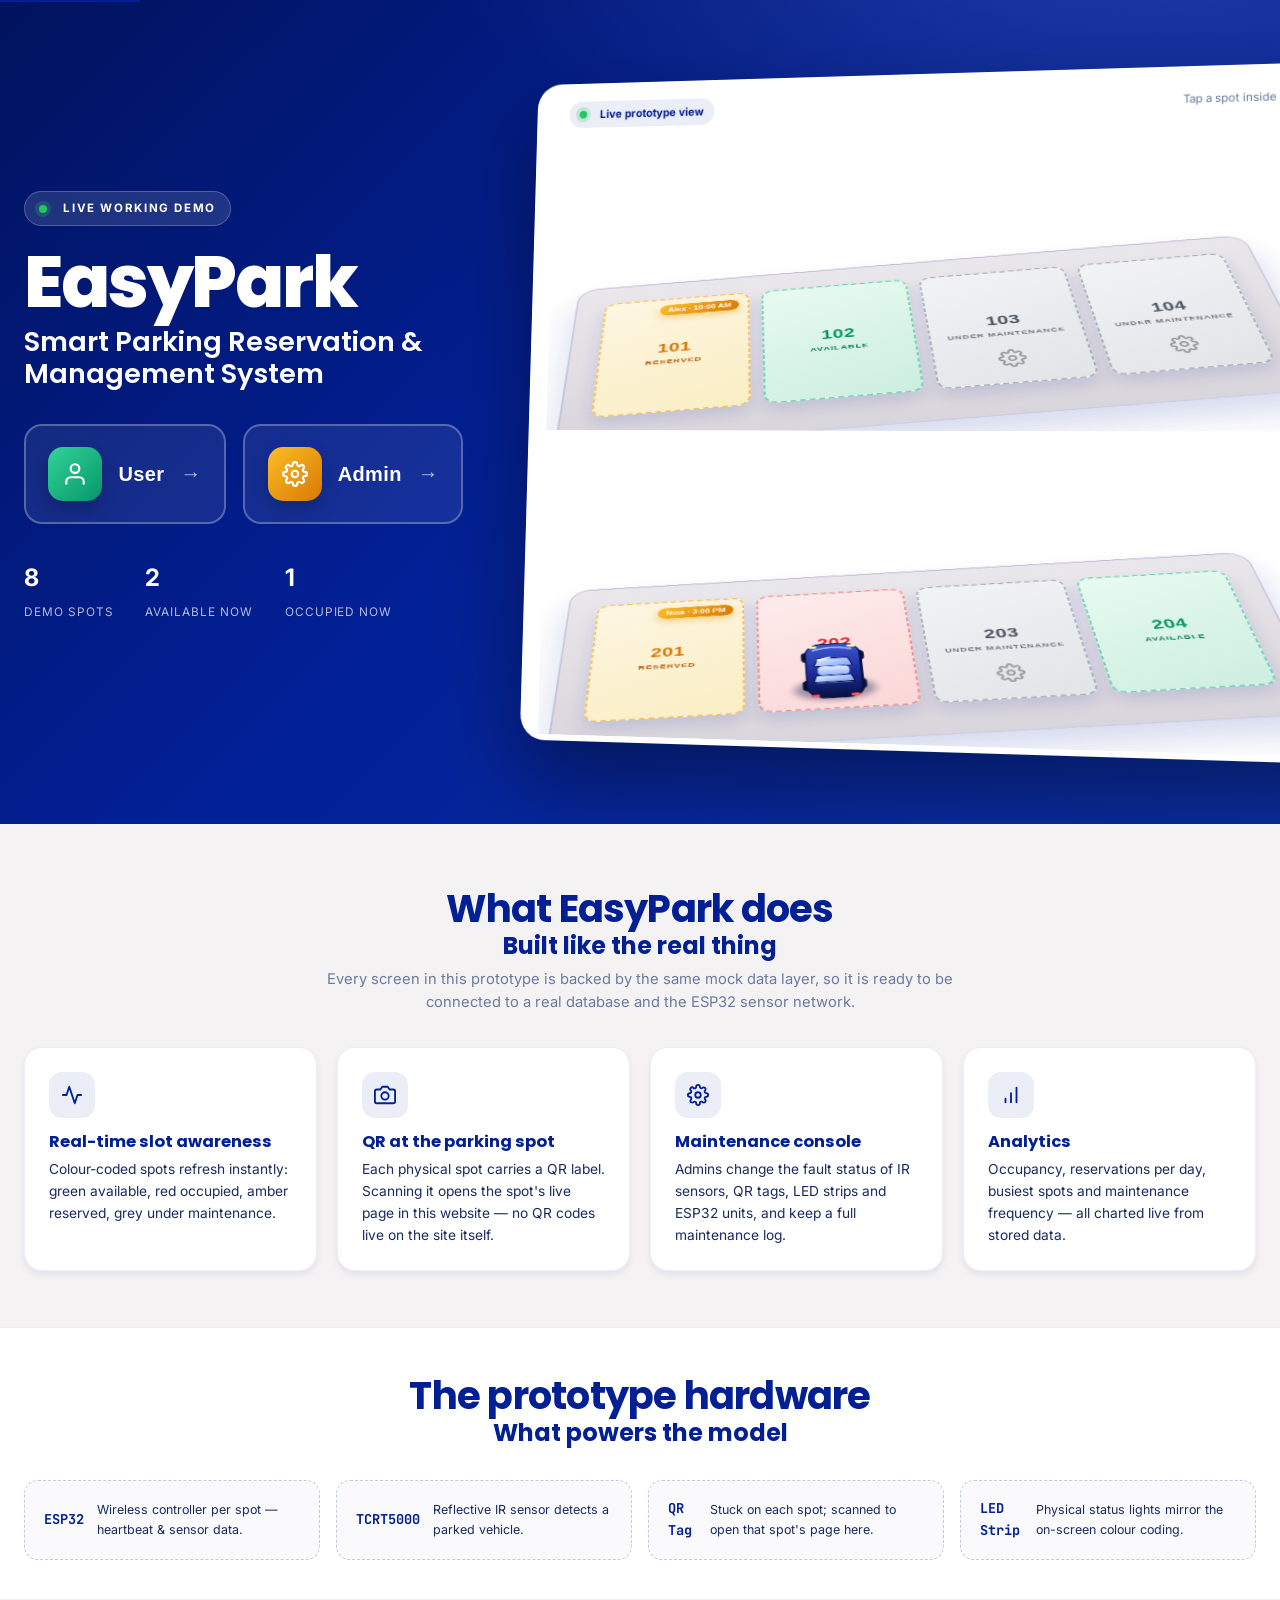
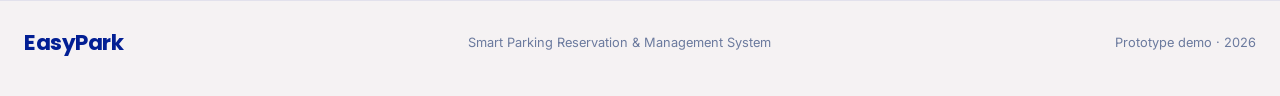
==== commit b270159e: "Polish landing page (drop clinic branding, compact portal buttons) and render new 3D parked-car visu" ====
--- a/index.html
+++ b/index.html
@@ -3,7 +3,7 @@
 <head>
   <meta charset="UTF-8">
   <meta name="viewport" content="width=device-width, initial-scale=1.0">
-  <meta name="description" content="EasyPark — Smart Parking Reservation & Management System | 2nd Year Engineering Clinics Project">
+  <meta name="description" content="EasyPark — Smart Parking Reservation & Management System">
   <title>EasyPark | Smart Parking Management System</title>
   <link rel="preconnect" href="https://fonts.googleapis.com">
   <link rel="preconnect" href="https://fonts.gstatic.com" crossorigin>
@@ -18,13 +18,9 @@
   <section class="hero" aria-label="EasyPark welcome">
     <div class="hero-inner">
       <div class="hero-copy">
-        <span class="hero-eyebrow"><span class="live-dot"></span>2nd Year Engineering Clinics Project</span>
+        <span class="hero-eyebrow"><span class="live-dot"></span>Live working demo</span>
         <h1 class="script-text">EasyPark</h1>
         <h2>Smart Parking Reservation &amp; Management System</h2>
-        <p class="lede">
-          A working prototype demonstrating live parking-space detection (ESP32 + IR sensors),
-          QR-based spot identification and fully digital reservation &amp; maintenance workflows.
-        </p>
 
         <!-- ONLY navigation here: choose your portal. The remaining options
              (dashboard, reserve, history / reservations, maintenance, analytics)
@@ -34,20 +30,14 @@
             <span class="p-icon p-user">
               <svg width="26" height="26" viewBox="0 0 24 24" fill="none" stroke="currentColor" stroke-width="2" stroke-linecap="round" stroke-linejoin="round" aria-hidden="true"><path d="M20 21v-2a4 4 0 0 0-4-4H8a4 4 0 0 0-4 4v2"/><circle cx="12" cy="7" r="4"/></svg>
             </span>
-            <span>
-              <b>User Portal</b>
-              <small>Reserve a spot, check live availability, manage your bookings.</small>
-            </span>
+            <b>User</b>
             <span class="p-arrow">→</span>
           </button>
           <button class="portal-btn" id="btn-admin-portal" role="listitem" aria-label="Open Admin Portal">
             <span class="p-icon p-admin">
               <svg width="26" height="26" viewBox="0 0 24 24" fill="none" stroke="currentColor" stroke-width="2" stroke-linecap="round" stroke-linejoin="round" aria-hidden="true"><circle cx="12" cy="12" r="3"/><path d="M19.4 15a1.65 1.65 0 0 0 .33 1.82l.06.06a2 2 0 1 1-2.83 2.83l-.06-.06a1.65 1.65 0 0 0-1.82-.33 1.65 1.65 0 0 0-1 1.51V21a2 2 0 1 1-4 0v-.09A1.65 1.65 0 0 0 9 19.4a1.65 1.65 0 0 0-1.82.33l-.06.06a2 2 0 1 1-2.83-2.83l.06-.06a1.65 1.65 0 0 0 .33-1.82 1.65 1.65 0 0 0-1.51-1H3a2 2 0 1 1 0-4h.09A1.65 1.65 0 0 0 4.6 9a1.65 1.65 0 0 0-.33-1.82l-.06-.06a2 2 0 1 1 2.83-2.83l.06.06a1.65 1.65 0 0 0 1.82.33H9a1.65 1.65 0 0 0 1-1.51V3a2 2 0 1 1 4 0v.09a1.65 1.65 0 0 0 1 1.51 1.65 1.65 0 0 0 1.82-.33l.06-.06a2 2 0 1 1 2.83 2.83l-.06.06a1.65 1.65 0 0 0-.33 1.82V9a1.65 1.65 0 0 0 1.51 1H21a2 2 0 1 1 0 4h-.09a1.65 1.65 0 0 0-1.51 1z"/></svg>
             </span>
-            <span>
-              <b>Admin Portal</b>
-              <small>Control-room console: monitor, approve, maintain &amp; analyse.</small>
-            </span>
+            <b>Admin</b>
             <span class="p-arrow">→</span>
           </button>
         </div>
@@ -133,7 +123,7 @@
   <footer class="site-footer">
     <div class="container">
       <span class="script-text">EasyPark</span>
-      <span>Smart Parking Reservation &amp; Management System — Engineering Clinics, 2nd Year</span>
+      <span>Smart Parking Reservation &amp; Management System</span>
       <span>Prototype demo · <span data-year></span></span>
     </div>
   </footer>
--- a/css/main.css
+++ b/css/main.css
@@ -789,7 +789,7 @@
 .portal-btn .p-user   { background: linear-gradient(135deg,#34d399,#059669); }
 .portal-btn .p-admin  { background: linear-gradient(135deg,#fbbf24,#d97706); }
 .portal-btn:hover .p-icon { filter: saturate(1.1) brightness(1.05); }
-.portal-btn b { display: block; font-size: 1.05rem; margin-bottom: .2rem; }
+.portal-btn b { font-size: 1.25rem; font-weight: 700; margin: 0; letter-spacing: .02em; }
 .portal-btn small { font-size: .78rem; opacity: .85; display: block; line-height: 1.4; }
 .portal-btn:hover small { opacity: .8; }
 .portal-btn .p-arrow { margin-left: auto; font-size: 1.3rem; opacity: .7; }
@@ -930,14 +930,10 @@
 .spot-maintenance .spot-label { color: #6b7280; }
 
 .spot-car {
-  position: absolute; left: 50%; bottom: 14px; transform: translateX(-50%);
-  width: 94px; height: 130px;
-  background: linear-gradient(180deg,#22368f,#021F94 55%,#010e45);
-  border-radius: 22px 22px 12px 12px;
-  box-shadow: 0 10px 0 0 rgba(0,0,0,.16), 0 14px 20px rgba(2,31,148,.35);
-}
-.spot-car .car-roof { position: absolute; left: 18px; top: 30px; width: 58px; height: 58px; background: rgba(255,255,255,.88); border-radius: 16px; }
-.spot-car .car-hood { position: absolute; left: 10px; bottom: 22px; width: 74px; height: 22px; background: rgba(255,255,255,.14); border-radius: 10px; }
+  position: absolute; left: 50%; bottom: 6px; transform: translateX(-50%);
+  display: grid; place-items: center; z-index: 1; pointer-events: none;
+}
+.spot-car svg { width: 108px; height: auto; }
 .spot-flag {
   position: absolute; top: 10px; right: 10px; z-index: 2;
   background: linear-gradient(135deg,#fbbf24,#d97706); color: #fff;
@@ -1095,9 +1091,7 @@
   .portal-options { flex-direction: column; }
   .hero-stats { flex-wrap: wrap; gap: 1.2rem; }
   .spot { width: 132px; height: 162px; }
-  .spot-car { width: 74px; height: 106px; }
-  .spot-car .car-roof { left: 14px; top: 26px; width: 46px; height: 46px; }
-  .spot-car .car-hood { left: 8px; bottom: 18px; width: 58px; height: 18px; }
+  .spot-car svg { width: 84px; }
   .spot-id { font-size: 1.1rem; }
   .lot-scene { padding-left: .4rem; padding-right: .4rem; }
 }
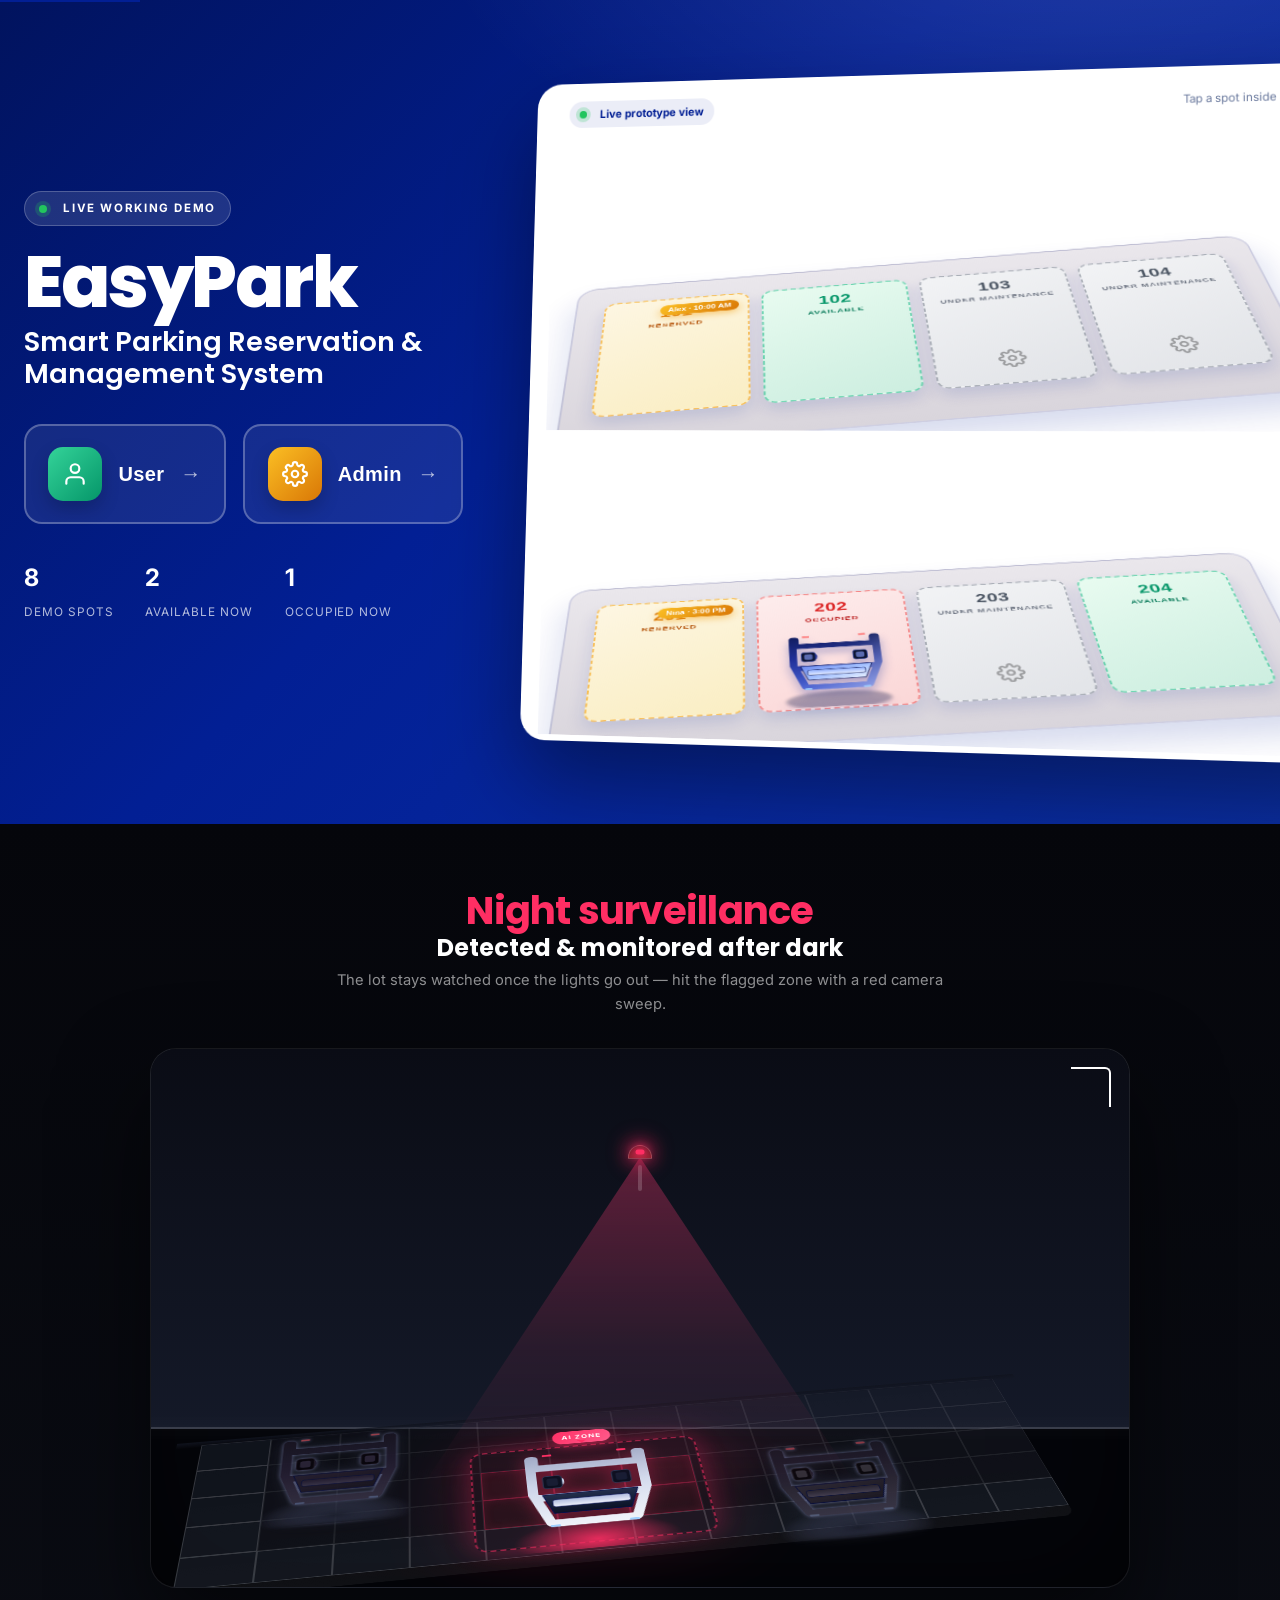
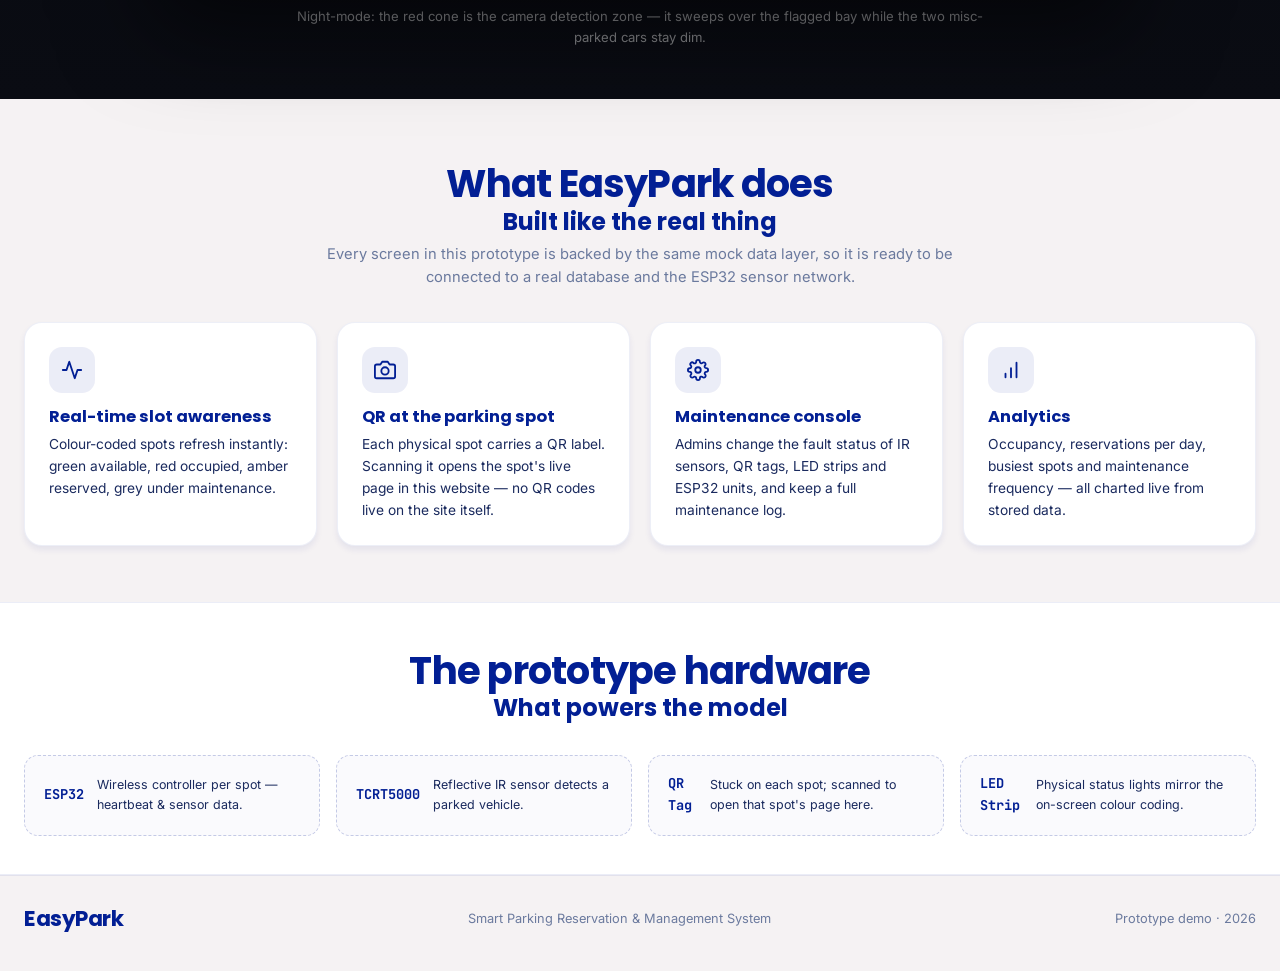
==== commit 65f64171: "Add night AI-monitored parking showcase to landing page (near-black 3D scene, red camera cone over a" ====
--- a/index.html
+++ b/index.html
@@ -61,6 +61,119 @@
     </div>
   </section>
 
+  <!-- ================= NIGHT AI-MONITORED SHOWCASE ================= -->
+  <section class="mon" aria-label="Night-time AI-monitored parking showcase">
+    <div class="container">
+      <div class="section-title">
+        <p class="script-text">Night surveillance</p>
+        <h2>Detected &amp; monitored after dark</h2>
+        <p>The lot stays watched once the lights go out — hit the flagged zone with a red camera sweep.</p>
+      </div>
+      <div class="mon-stage">
+        <div class="mon-hill" aria-hidden="true"></div>
+        <div class="mon-wall" aria-hidden="true"></div>
+        <div class="mon-room">
+          <div class="mon-floor-layer">
+            <ul class="mon-grid" aria-hidden="true">
+              <li class="mon-tile fore"></li><li class="mon-tile"></li><li class="mon-tile"></li><li class="mon-tile"></li><li class="mon-tile"></li><li class="mon-tile"></li><li class="mon-tile"></li><li class="mon-tile"></li><li class="mon-tile"></li><li class="mon-tile"></li><li class="mon-tile"></li><li class="mon-tile"></li>
+              <li class="mon-tile fore"></li><li class="mon-tile"></li><li class="mon-tile"></li><li class="mon-tile"></li><li class="mon-tile"></li><li class="mon-tile"></li><li class="mon-tile"></li><li class="mon-tile"></li><li class="mon-tile"></li><li class="mon-tile"></li><li class="mon-tile"></li><li class="mon-tile"></li>
+              <li class="mon-tile fore"></li><li class="mon-tile"></li><li class="mon-tile"></li><li class="mon-tile"></li><li class="mon-tile bay"></li><li class="mon-tile bay"></li><li class="mon-tile bay"></li><li class="mon-tile"></li><li class="mon-tile"></li><li class="mon-tile"></li><li class="mon-tile"></li><li class="mon-tile"></li>
+              <li class="mon-tile fore"></li><li class="mon-tile"></li><li class="mon-tile"></li><li class="mon-tile"></li><li class="mon-tile bay"></li><li class="mon-tile bay"></li><li class="mon-tile bay"></li><li class="mon-tile"></li><li class="mon-tile"></li><li class="mon-tile"></li><li class="mon-tile"></li><li class="mon-tile"></li>
+              <li class="mon-tile fore"></li><li class="mon-tile fore"></li><li class="mon-tile fore"></li><li class="mon-tile fore"></li><li class="mon-tile fore"></li><li class="mon-tile fore"></li><li class="mon-tile fore"></li><li class="mon-tile fore"></li><li class="mon-tile fore"></li><li class="mon-tile fore"></li><li class="mon-tile fore"></li><li class="mon-tile fore"></li>
+            </ul>
+          </div>
+          <div class="mon-zone" style="left:293px;top:58px;width:250px;height:160px" aria-hidden="true">
+            <span class="mon-flag"><b>AI ZONE</b></span>
+          </div>
+          <div class="mon-carwrap mon-car-a" style="left:330px;top:50px;width:176px;height:176px">
+            <svg class="mon-car mon-car-a" viewBox="0 -960 960 960" xmlns="http://www.w3.org/2000/svg" aria-hidden="true">
+              <defs>
+                <linearGradient id="mba" x1="0" y1="0" x2="0" y2="1"><stop offset="0" stop-color="#f5f7fc"/><stop offset="0.5" stop-color="#cdd5ea"/><stop offset="1" stop-color="#8a96b5"/></linearGradient>
+                <radialGradient id="uga" cx="0.5" cy="0.5" r="0.5"><stop offset="0" stop-color="#ff2e63" stop-opacity="0.85"/><stop offset="1" stop-color="#ff2e63" stop-opacity="0"/></radialGradient>
+                <linearGradient id="mga" x1="0" y1="0" x2="0" y2="1"><stop offset="0" stop-color="#0b1226"/><stop offset="1" stop-color="#232f4d"/></linearGradient>
+                <linearGradient id="mra" x1="0" y1="0" x2="0" y2="1"><stop offset="0" stop-color="#eef1fb"/><stop offset="1" stop-color="#aebadd"/></linearGradient>
+                <linearGradient id="msa" x1="0" y1="0" x2="1" y2="1"><stop offset="0" stop-color="#ffffff" stop-opacity="0.5"/><stop offset="0.5" stop-color="#ffffff" stop-opacity="0.05"/><stop offset="1" stop-color="#ffffff" stop-opacity="0"/></linearGradient>
+                <mask id="cma" maskUnits="userSpaceOnUse" x="0" y="-960" width="960" height="960"><path d="M200-204v54q0 12.75-8.62 21.37Q182.75-120 170-120h-20q-12.75 0-21.37-8.63Q120-137.25 120-150v-324l85-256q5-14 16.5-22t26.5-8h464q15 0 26.5 8t16.5 22l85 256v324q0 12.75-8.62 21.37Q822.75-120 810-120h-21q-13 0-21-8.63-8-8.62-8-21.37v-54H200Zm3-330h554l-55-166H258l-55 166Zm-23 60v210-210Zm105.76 160q23.24 0 38.74-15.75Q340-345.5 340-368q0-23.33-15.75-39.67Q308.5-424 286-424q-23.33 0-39.67 16.26Q230-391.47 230-368.24q0 23.24 16.26 38.74 16.27 15.5 39.5 15.5ZM675-314q23.33 0 39.67-15.75Q731-345.5 731-368q0-23.33-16.26-39.67Q698.47-424 675.24-424q-23.24 0-38.74 16.26-15.5 16.27-15.5 39.5 0 23.24 15.75 38.74Q652.5-314 675-314Zm-495 50h600v-210H180v210Z" fill="#fff"/></mask>
+              </defs>
+              <ellipse cx="480" cy="-70" rx="470" ry="180" fill="url(#uga)" style="mix-blend-mode:screen"/>
+              <g transform="rotate(180 480 -480)">
+                <rect x="90" y="-830" width="800" height="850" fill="url(#mba)" mask="url(#cma)"/>
+                <rect x="90" y="-830" width="800" height="850" fill="url(#msa)" mask="url(#cma)" opacity="0.5"/>
+                <path d="M203 -480 L757 -480 L702 -646 L258 -646 Z" fill="url(#mga)" stroke="#071050" stroke-width="6" stroke-linejoin="round"/>
+                <rect x="256" y="-590" width="448" height="62" rx="16" fill="url(#mra)" stroke="#071050" stroke-width="5"/>
+                <rect x="230" y="-424" width="110" height="110" rx="22" fill="#0c1020" stroke="#2b3654" stroke-width="6"/>
+                <rect x="636" y="-424" width="110" height="110" rx="22" fill="#0c1020" stroke="#2b3654" stroke-width="6"/>
+                <rect x="252" y="-402" width="66" height="66" rx="16" fill="#171d33"/>
+                <rect x="658" y="-402" width="66" height="66" rx="16" fill="#171d33"/>
+                <rect x="228" y="-760" width="56" height="18" rx="5" fill="#9fd0ff"/>
+                <rect x="676" y="-760" width="56" height="18" rx="5" fill="#9fd0ff"/>
+                <rect x="228" y="-128" width="56" height="18" rx="5" fill="#ff2e63"/>
+                <rect x="676" y="-128" width="56" height="18" rx="5" fill="#ff2e63"/>
+              </g>
+            </svg>
+          </div>
+          <div class="mon-carwrap mon-car-b" style="left:70px;top:-13px;width:164px;height:164px">
+            <svg class="mon-car mon-car-b" viewBox="0 -960 960 960" xmlns="http://www.w3.org/2000/svg" aria-hidden="true">
+              <defs>
+                <linearGradient id="mbb" x1="0" y1="0" x2="0" y2="1"><stop offset="0" stop-color="#3a3350"/><stop offset="0.5" stop-color="#241c38"/><stop offset="1" stop-color="#141021"/></linearGradient>
+                <linearGradient id="mgb" x1="0" y1="0" x2="1" y2="1"><stop offset="0" stop-color="#1b1426"/><stop offset="1" stop-color="#2a2138"/></linearGradient>
+                <linearGradient id="mrb" x1="0" y1="0" x2="0" y2="1"><stop offset="0" stop-color="#3e3555"/><stop offset="1" stop-color="#241c38"/></linearGradient>
+                <radialGradient id="ugb" cx="0.5" cy="0.5" r="0.5"><stop offset="0" stop-color="#0b0f1c" stop-opacity="0.75"/><stop offset="1" stop-color="#0b0f1c" stop-opacity="0"/></radialGradient>
+                <mask id="cmb" maskUnits="userSpaceOnUse" x="0" y="-960" width="960" height="960"><path d="M200-204v54q0 12.75-8.62 21.37Q182.75-120 170-120h-20q-12.75 0-21.37-8.63Q120-137.25 120-150v-324l85-256q5-14 16.5-22t26.5-8h464q15 0 26.5 8t16.5 22l85 256v324q0 12.75-8.62 21.37Q822.75-120 810-120h-21q-13 0-21-8.63-8-8.62-8-21.37v-54H200Zm3-330h554l-55-166H258l-55 166Zm-23 60v210-210Zm105.76 160q23.24 0 38.74-15.75Q340-345.5 340-368q0-23.33-15.75-39.67Q308.5-424 286-424q-23.33 0-39.67 16.26Q230-391.47 230-368.24q0 23.24 16.26 38.74 16.27 15.5 39.5 15.5ZM675-314q23.33 0 39.67-15.75Q731-345.5 731-368q0-23.33-16.26-39.67Q698.47-424 675.24-424q-23.24 0-38.74 16.26-15.5 16.27-15.5 39.5 0 23.24 15.75 38.74Q652.5-314 675-314Zm-495 50h600v-210H180v210Z" fill="#fff"/></mask>
+              </defs>
+              <ellipse cx="480" cy="-70" rx="470" ry="180" fill="url(#ugb)"/>
+              <g transform="rotate(180 480 -480)">
+                <rect x="90" y="-830" width="800" height="850" fill="url(#mbb)" mask="url(#cmb)"/>
+                <path d="M203 -480 L757 -480 L702 -646 L258 -646 Z" fill="url(#mgb)" stroke="#071050" stroke-width="6" stroke-linejoin="round"/>
+                <rect x="256" y="-590" width="448" height="62" rx="16" fill="url(#mrb)" stroke="#071050" stroke-width="5"/>
+                <rect x="230" y="-424" width="110" height="110" rx="22" fill="#0a0610" stroke="#241c2e" stroke-width="6"/>
+                <rect x="636" y="-424" width="110" height="110" rx="22" fill="#0a0610" stroke="#241c2e" stroke-width="6"/>
+                <rect x="252" y="-402" width="66" height="66" rx="16" fill="#2c2440"/>
+                <rect x="658" y="-402" width="66" height="66" rx="16" fill="#2c2440"/>
+                <rect x="228" y="-760" width="56" height="18" rx="5" fill="#4a5a8a"/>
+                <rect x="676" y="-760" width="56" height="18" rx="5" fill="#4a5a8a"/>
+                <rect x="228" y="-128" width="56" height="18" rx="5" fill="#c03a4a"/>
+                <rect x="676" y="-128" width="56" height="18" rx="5" fill="#c03a4a"/>
+              </g>
+            </svg>
+          </div>
+          <div class="mon-carwrap mon-car-c" style="left:599px;top:76px;width:170px;height:170px">
+            <svg class="mon-car mon-car-c" viewBox="0 -960 960 960" xmlns="http://www.w3.org/2000/svg" aria-hidden="true">
+              <defs>
+                <linearGradient id="mbc" x1="0" y1="0" x2="0" y2="1"><stop offset="0" stop-color="#413c52"/><stop offset="0.5" stop-color="#282238"/><stop offset="1" stop-color="#161124"/></linearGradient>
+                <linearGradient id="mgc" x1="0" y1="0" x2="1" y2="1"><stop offset="0" stop-color="#1f1a26"/><stop offset="1" stop-color="#312a3d"/></linearGradient>
+                <linearGradient id="mrc" x1="0" y1="0" x2="0" y2="1"><stop offset="0" stop-color="#4a435c"/><stop offset="1" stop-color="#2a2338"/></linearGradient>
+                <linearGradient id="msc" x1="0" y1="0" x2="1" y2="1"><stop offset="0" stop-color="#ffffff" stop-opacity="0.12"/><stop offset="0.5" stop-color="#ffffff" stop-opacity="0.02"/><stop offset="1" stop-color="#ffffff" stop-opacity="0"/></linearGradient>
+                <radialGradient id="ugc" cx="0.5" cy="0.5" r="0.5"><stop offset="0" stop-color="#0b0f1c" stop-opacity="0.75"/><stop offset="1" stop-color="#0b0f1c" stop-opacity="0"/></radialGradient>
+                <mask id="cmc" maskUnits="userSpaceOnUse" x="0" y="-960" width="960" height="960"><path d="M200-204v54q0 12.75-8.62 21.37Q182.75-120 170-120h-20q-12.75 0-21.37-8.63Q120-137.25 120-150v-324l85-256q5-14 16.5-22t26.5-8h464q15 0 26.5 8t16.5 22l85 256v324q0 12.75-8.62 21.37Q822.75-120 810-120h-21q-13 0-21-8.63-8-8.62-8-21.37v-54H200Zm3-330h554l-55-166H258l-55 166Zm-23 60v210-210Zm105.76 160q23.24 0 38.74-15.75Q340-345.5 340-368q0-23.33-15.75-39.67Q308.5-424 286-424q-23.33 0-39.67 16.26Q230-391.47 230-368.24q0 23.24 16.26 38.74 16.27 15.5 39.5 15.5ZM675-314q23.33 0 39.67-15.75Q731-345.5 731-368q0-23.33-16.26-39.67Q698.47-424 675.24-424q-23.24 0-38.74 16.26-15.5 16.27-15.5 39.5 0 23.24 15.75 38.74Q652.5-314 675-314Zm-495 50h600v-210H180v210Z" fill="#fff"/></mask>
+              </defs>
+              <ellipse cx="480" cy="-70" rx="470" ry="180" fill="url(#ugc)"/>
+              <g transform="rotate(180 480 -480)">
+                <rect x="90" y="-830" width="800" height="850" fill="url(#mbc)" mask="url(#cmc)"/>
+                <rect x="90" y="-830" width="800" height="850" fill="url(#msc)" mask="url(#cmc)" opacity="0.08"/>
+                <path d="M203 -480 L757 -480 L702 -646 L258 -646 Z" fill="url(#mgc)" stroke="#071050" stroke-width="6" stroke-linejoin="round"/>
+                <rect x="256" y="-590" width="448" height="62" rx="16" fill="url(#mrc)" stroke="#071050" stroke-width="5"/>
+                <rect x="230" y="-424" width="110" height="110" rx="22" fill="#0b0810" stroke="#2a2430" stroke-width="6"/>
+                <rect x="636" y="-424" width="110" height="110" rx="22" fill="#0b0810" stroke="#2a2430" stroke-width="6"/>
+                <rect x="252" y="-402" width="66" height="66" rx="16" fill="#38323f"/>
+                <rect x="658" y="-402" width="66" height="66" rx="16" fill="#38323f"/>
+                <rect x="228" y="-760" width="56" height="18" rx="5" fill="#55628a"/>
+                <rect x="676" y="-760" width="56" height="18" rx="5" fill="#55628a"/>
+                <rect x="228" y="-128" width="56" height="18" rx="5" fill="#b33646"/>
+                <rect x="676" y="-128" width="56" height="18" rx="5" fill="#b33646"/>
+              </g>
+            </svg>
+          </div>
+          <div class="mon-roofline" aria-hidden="true"></div>
+        </div>
+        <div class="mon-light" aria-hidden="true"><span></span></div>
+        <div class="mon-cone" aria-hidden="true"></div>
+        <div class="mon-bracket mon-bracket-tr" aria-hidden="true"></div>
+      </div>
+      <p class="mon-caption">Night-mode: the red cone is the camera detection zone — it sweeps over the flagged bay while the two misc-parked cars stay dim.</p>
+    </div>
+  </section>
+
   <!-- ================= FEATURES ================= -->
   <section class="features" aria-label="Features">
     <div class="container">
--- a/css/main.css
+++ b/css/main.css
@@ -909,7 +909,8 @@
 .spot {
   width: 168px; height: 198px; position: relative;
   border-radius: 14px; border: 2px dashed rgba(2,31,148,.3);
-  display: flex; flex-direction: column; align-items: center; justify-content: center; gap: 5px;
+  display: flex; flex-direction: column; align-items: center; justify-content: flex-start;
+  gap: 3px; padding-top: 12px;
   cursor: pointer; transition: transform .3s ease, box-shadow .3s ease, filter .3s;
   box-shadow: 0 12px 20px rgba(2,31,148,.12);
 }
@@ -930,10 +931,11 @@
 .spot-maintenance .spot-label { color: #6b7280; }
 
 .spot-car {
-  position: absolute; left: 50%; bottom: 6px; transform: translateX(-50%);
+  position: absolute; left: 50%; bottom: 2px; transform: translateX(-50%);
   display: grid; place-items: center; z-index: 1; pointer-events: none;
-}
-.spot-car svg { width: 108px; height: auto; }
+  filter: drop-shadow(0 8px 6px rgba(2,31,148,.3));
+}
+.spot-car svg { width: 132px; height: 132px; }
 .spot-flag {
   position: absolute; top: 10px; right: 10px; z-index: 2;
   background: linear-gradient(135deg,#fbbf24,#d97706); color: #fff;
@@ -1091,7 +1093,7 @@
   .portal-options { flex-direction: column; }
   .hero-stats { flex-wrap: wrap; gap: 1.2rem; }
   .spot { width: 132px; height: 162px; }
-  .spot-car svg { width: 84px; }
+  .spot-car svg { width: 104px; height: 104px; }
   .spot-id { font-size: 1.1rem; }
   .lot-scene { padding-left: .4rem; padding-right: .4rem; }
 }
@@ -1148,3 +1150,141 @@
 .brand-name { font-family: var(--font-display); font-weight: 700; letter-spacing: -0.02em; font-style: normal; }
 .hero .script-text { letter-spacing: -0.03em; font-weight: 800; }
 .section-title .script-text { letter-spacing: -0.02em; }
+
+/* ==========================================================================
+   Night AI-monitored parking showcase (.mon)
+   Near-black garage scene with a red camera detection cone, one flagged bay
+   holding a bright white sedan, and two dim silhouette cars beside it.
+   ========================================================================== */
+.mon { background: linear-gradient(180deg, #05060b 0%, #0a0c13 100%); padding: 3.6rem 0 3.2rem; }
+.mon .container { max-width: 1040px; }
+.mon-stage {
+  position: relative; width: min(980px, 94vw); margin: 0 auto; aspect-ratio: 980 / 540;
+  border-radius: 26px; overflow: hidden;
+  background: radial-gradient(120% 60% at 50% 0%, #141826 0%, #0a0c13 52%, #04050a 100%);
+  border: 1px solid rgba(255,255,255,.08);
+  box-shadow: 0 40px 90px rgba(0,0,0,.55), inset 0 0 120px rgba(0,0,0,.6);
+  perspective: 1400px;
+}
+.mon-stage .mon-hill {
+  position: absolute; inset: 0; pointer-events: none;
+  background: radial-gradient(46% 24% at 52% 20%, rgba(255,46,99,.22), transparent 70%);
+  z-index: 0;
+}
+.mon-wall {
+  position: absolute; left: 0; right: 0; top: 0; height: 380px; z-index: 1; pointer-events: none;
+  background: linear-gradient(180deg, #0a0c15 0%, #141928 100%);
+}
+.mon-wall::after {
+  content: ''; position: absolute; left: -2%; right: -2%; bottom: 0; height: 2px;
+  background: rgba(255,255,255,.16); box-shadow: 0 0 18px rgba(255,255,255,.18);
+}
+.mon-room {
+  position: absolute; left: 50%; bottom: 30px; width: 912px; height: 246px;
+  margin-left: -456px; z-index: 2;
+  transform: rotateX(57deg) rotateZ(-8deg); transform-origin: 50% 100%;
+  transform-style: preserve-3d;
+}
+.mon-floor-layer {
+  position: absolute; inset: 0;
+  background:
+    radial-gradient(34% 42% at 50% 42%, rgba(255,46,99,.10), transparent 70%),
+    linear-gradient(180deg, rgba(255,255,255,.02) 0%, rgba(255,255,255,.05) 100%);
+  border-radius: 12px;
+}
+.mon-grid {
+  position: absolute; inset: 0; list-style: none;
+  display: grid;
+  grid-template-columns: repeat(12, 76px);
+  grid-template-rows: repeat(5, 46px);
+}
+.mon-tile {
+  width: 76px; height: 46px;
+  border: 1px solid rgba(255,255,255,.07);
+  background: rgba(17,21,33,.30);
+}
+.mon-tile.fore { border-color: rgba(255,255,255,.16); background: rgba(24,29,44,.45); }
+.mon-tile.bay {
+  border-color: rgba(255,46,99,.34);
+  background: rgba(255,46,99,.065);
+  box-shadow: inset 0 0 12px rgba(255,46,99,.12);
+}
+.mon-zone {
+  position: absolute; z-index: 3; pointer-events: none;
+  border: 2px dashed rgba(255,46,99,.55);
+  border-radius: 14px;
+  background: rgba(255,46,99,.05);
+  box-shadow: 0 0 0 1px rgba(255,46,99,.12) inset, 0 0 30px rgba(255,46,99,.28), 0 0 90px rgba(255,46,99,.22);
+}
+.mon-flag {
+  position: absolute; left: 50%; bottom: 100%; transform: translateX(-50%);
+  margin-bottom: 6px; white-space: nowrap;
+  background: linear-gradient(135deg,#ff2e63,#ff5a8a); color: #fff;
+  font-size: 9px; font-weight: 800; letter-spacing: .12em; text-transform: uppercase;
+  padding: 4px 10px; border-radius: 999px;
+  box-shadow: 0 6px 18px rgba(255,46,99,.5);
+}
+.mon-flag::after {
+  content: ''; position: absolute; left: 50%; bottom: -5px; transform: translateX(-50%);
+  border: 5px solid transparent; border-top-color: #ff2e63;
+}
+.mon-carwrap {
+  position: absolute; z-index: 4; pointer-events: none;
+}
+.mon-carwrap svg { width: 100%; height: 100%; display: block; }
+.mon-car-a svg { filter: drop-shadow(0 0 10px rgba(255,46,99,.35)); }
+.mon-car-b svg, .mon-car-c svg {
+  filter: brightness(.95) saturate(.7)
+          drop-shadow(0 0 2.5px rgba(160,170,230,.55))
+          drop-shadow(0 0 9px rgba(160,170,230,.18))
+          drop-shadow(0 6px 8px rgba(0,0,0,.55));
+  opacity: .96;
+}
+.mon-roofline {
+  position: absolute; left: -3%; right: -3%; top: -6px; height: 10px; z-index: 5; pointer-events: none;
+  background: linear-gradient(180deg, rgba(16,19,30,.9), rgba(16,19,30,0));
+}
+.mon-light {
+  position: absolute; left: 50%; top: 96px; transform: translateX(-50%); z-index: 6; pointer-events: none;
+  width: 46px; height: 46px;
+}
+.mon-light::before {
+  content: ''; position: absolute; left: 50%; bottom: 0; transform: translateX(-50%);
+  width: 4px; height: 26px; background: rgba(255,255,255,.18); border-radius: 3px;
+}
+.mon-light span {
+  position: absolute; left: 50%; top: 0; transform: translateX(-50%);
+  width: 24px; height: 14px; border-radius: 999px 999px 6px 6px;
+  background: linear-gradient(180deg,#3a1218,#7a2026);
+  border: 1px solid rgba(255,255,255,.22);
+  box-shadow: 0 0 18px rgba(255,46,99,.6);
+}
+.mon-light span::after {
+  content: ''; position: absolute; left: 50%; top: 50%; transform: translate(-50%,-50%);
+  width: 9px; height: 5px; border-radius: 999px; background: #ff2e63;
+  box-shadow: 0 0 10px 2px #ff2e63, 0 0 22px 8px rgba(255,46,99,.45);
+}
+.mon-cone {
+  position: absolute; left: 22%; right: 22%; top: 108px; bottom: 16px; z-index: 5; pointer-events: none;
+  background: linear-gradient(180deg, rgba(255,46,99,.34), rgba(255,46,99,.10) 45%, rgba(255,46,99,0) 80%);
+  clip-path: polygon(50% 0%, 0% 100%, 100% 100%);
+  mix-blend-mode: screen;
+  filter: blur(3px);
+}
+.mon-bracket {
+  position: absolute; width: 40px; height: 40px; z-index: 7; pointer-events: none;
+}
+.mon-bracket-tr { top: 18px; right: 18px; border-top: 2px solid #fff; border-right: 2px solid #fff; border-top-right-radius: 6px; }
+.mon-caption {
+  max-width: 720px; margin: 1.1rem auto 0; text-align: center;
+  color: rgba(255,255,255,.5); font-size: .82rem;
+}
+.mon .section-title h2 { color: #fff; }
+.mon .section-title .script-text { color: #ff2e63; }
+.mon .section-title p { color: rgba(255,255,255,.55); }
+
+@media (max-width: 640px) {
+  .mon-stage { aspect-ratio: 980 / 620; }
+  .mon-room { bottom: 20px; transform: rotateX(60deg) rotateZ(-8deg); }
+  .mon-caption { font-size: .74rem; }
+}
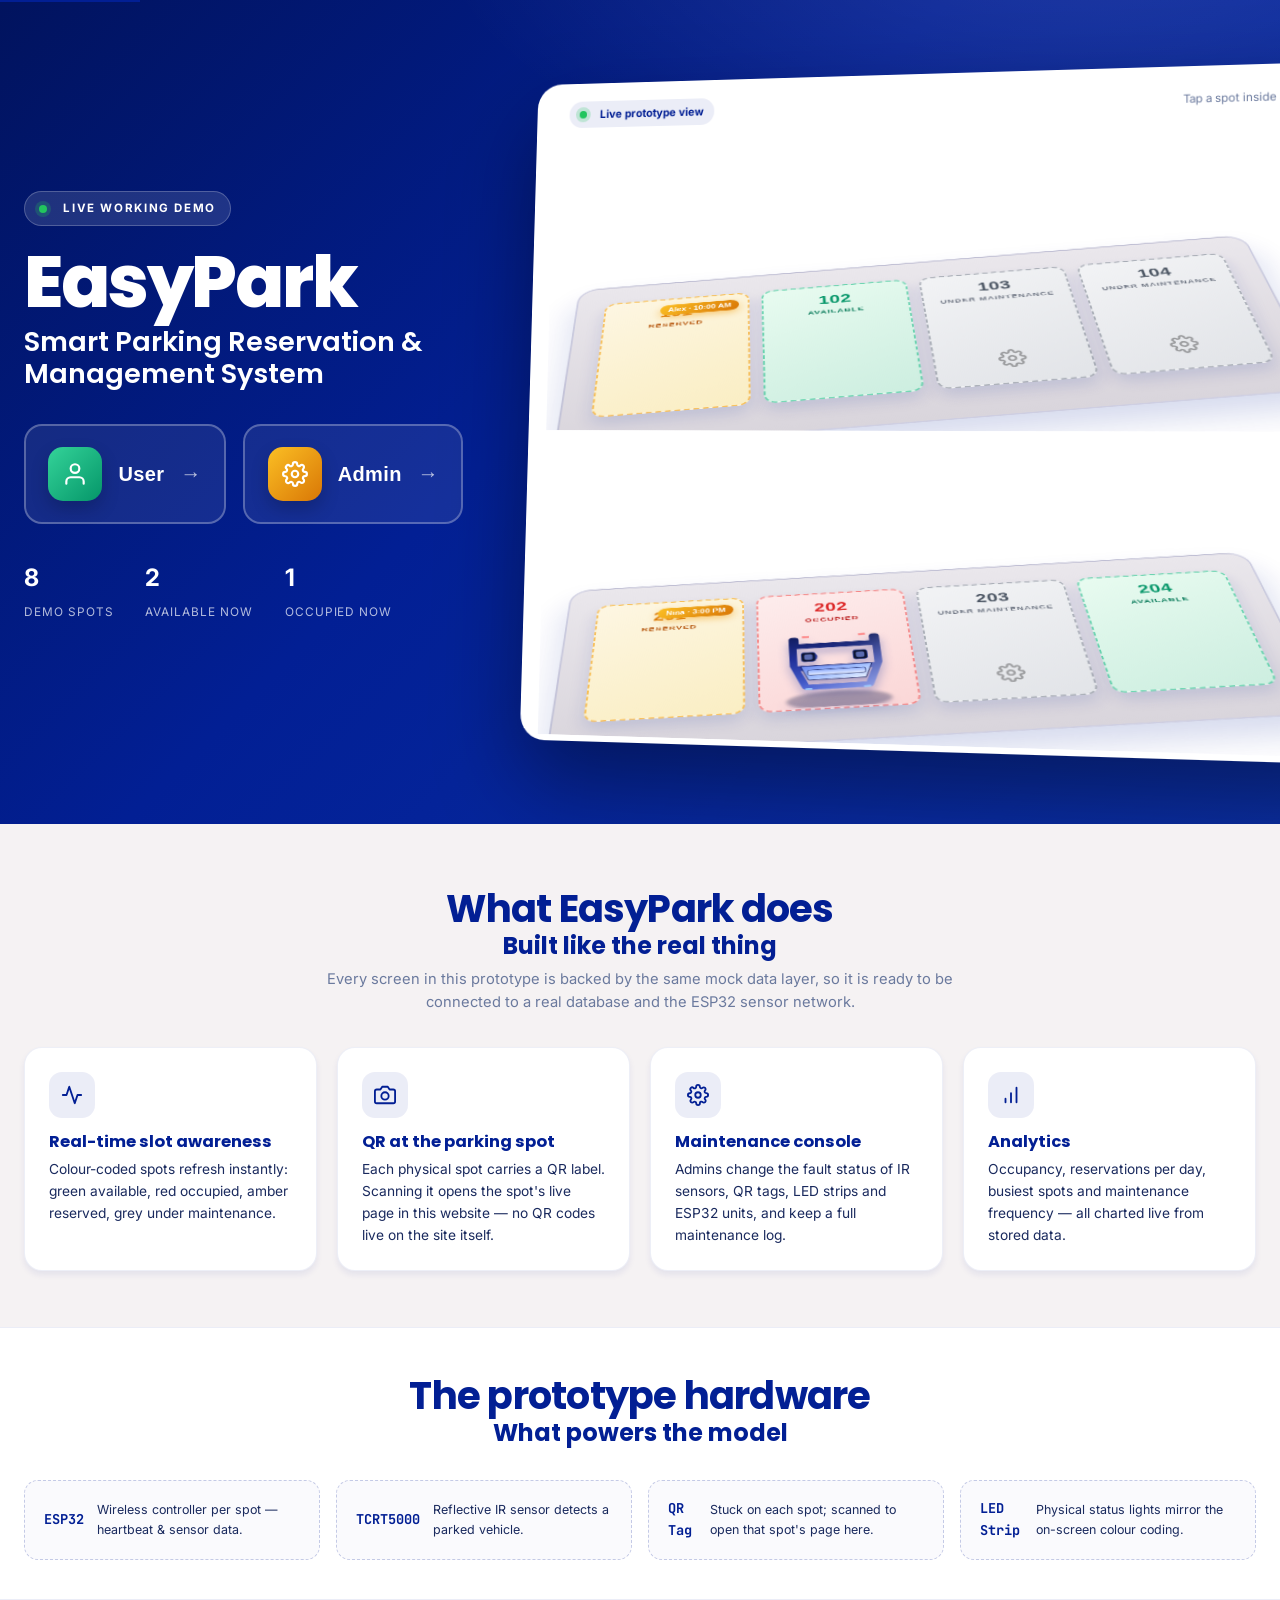
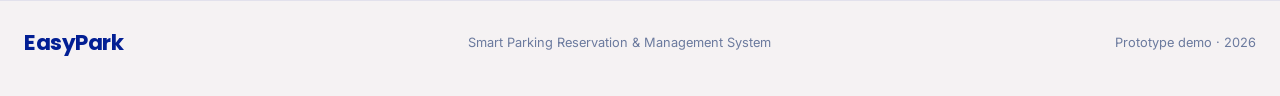
==== commit 53732d47: "Remove the night AI-monitored showcase section from the landing page" ====
--- a/index.html
+++ b/index.html
@@ -58,119 +58,6 @@
         <div id="hero-lot-ground" style="margin-top:.4rem"></div>
         <div id="hero-lot-first"></div>
       </div>
-    </div>
-  </section>
-
-  <!-- ================= NIGHT AI-MONITORED SHOWCASE ================= -->
-  <section class="mon" aria-label="Night-time AI-monitored parking showcase">
-    <div class="container">
-      <div class="section-title">
-        <p class="script-text">Night surveillance</p>
-        <h2>Detected &amp; monitored after dark</h2>
-        <p>The lot stays watched once the lights go out — hit the flagged zone with a red camera sweep.</p>
-      </div>
-      <div class="mon-stage">
-        <div class="mon-hill" aria-hidden="true"></div>
-        <div class="mon-wall" aria-hidden="true"></div>
-        <div class="mon-room">
-          <div class="mon-floor-layer">
-            <ul class="mon-grid" aria-hidden="true">
-              <li class="mon-tile fore"></li><li class="mon-tile"></li><li class="mon-tile"></li><li class="mon-tile"></li><li class="mon-tile"></li><li class="mon-tile"></li><li class="mon-tile"></li><li class="mon-tile"></li><li class="mon-tile"></li><li class="mon-tile"></li><li class="mon-tile"></li><li class="mon-tile"></li>
-              <li class="mon-tile fore"></li><li class="mon-tile"></li><li class="mon-tile"></li><li class="mon-tile"></li><li class="mon-tile"></li><li class="mon-tile"></li><li class="mon-tile"></li><li class="mon-tile"></li><li class="mon-tile"></li><li class="mon-tile"></li><li class="mon-tile"></li><li class="mon-tile"></li>
-              <li class="mon-tile fore"></li><li class="mon-tile"></li><li class="mon-tile"></li><li class="mon-tile"></li><li class="mon-tile bay"></li><li class="mon-tile bay"></li><li class="mon-tile bay"></li><li class="mon-tile"></li><li class="mon-tile"></li><li class="mon-tile"></li><li class="mon-tile"></li><li class="mon-tile"></li>
-              <li class="mon-tile fore"></li><li class="mon-tile"></li><li class="mon-tile"></li><li class="mon-tile"></li><li class="mon-tile bay"></li><li class="mon-tile bay"></li><li class="mon-tile bay"></li><li class="mon-tile"></li><li class="mon-tile"></li><li class="mon-tile"></li><li class="mon-tile"></li><li class="mon-tile"></li>
-              <li class="mon-tile fore"></li><li class="mon-tile fore"></li><li class="mon-tile fore"></li><li class="mon-tile fore"></li><li class="mon-tile fore"></li><li class="mon-tile fore"></li><li class="mon-tile fore"></li><li class="mon-tile fore"></li><li class="mon-tile fore"></li><li class="mon-tile fore"></li><li class="mon-tile fore"></li><li class="mon-tile fore"></li>
-            </ul>
-          </div>
-          <div class="mon-zone" style="left:293px;top:58px;width:250px;height:160px" aria-hidden="true">
-            <span class="mon-flag"><b>AI ZONE</b></span>
-          </div>
-          <div class="mon-carwrap mon-car-a" style="left:330px;top:50px;width:176px;height:176px">
-            <svg class="mon-car mon-car-a" viewBox="0 -960 960 960" xmlns="http://www.w3.org/2000/svg" aria-hidden="true">
-              <defs>
-                <linearGradient id="mba" x1="0" y1="0" x2="0" y2="1"><stop offset="0" stop-color="#f5f7fc"/><stop offset="0.5" stop-color="#cdd5ea"/><stop offset="1" stop-color="#8a96b5"/></linearGradient>
-                <radialGradient id="uga" cx="0.5" cy="0.5" r="0.5"><stop offset="0" stop-color="#ff2e63" stop-opacity="0.85"/><stop offset="1" stop-color="#ff2e63" stop-opacity="0"/></radialGradient>
-                <linearGradient id="mga" x1="0" y1="0" x2="0" y2="1"><stop offset="0" stop-color="#0b1226"/><stop offset="1" stop-color="#232f4d"/></linearGradient>
-                <linearGradient id="mra" x1="0" y1="0" x2="0" y2="1"><stop offset="0" stop-color="#eef1fb"/><stop offset="1" stop-color="#aebadd"/></linearGradient>
-                <linearGradient id="msa" x1="0" y1="0" x2="1" y2="1"><stop offset="0" stop-color="#ffffff" stop-opacity="0.5"/><stop offset="0.5" stop-color="#ffffff" stop-opacity="0.05"/><stop offset="1" stop-color="#ffffff" stop-opacity="0"/></linearGradient>
-                <mask id="cma" maskUnits="userSpaceOnUse" x="0" y="-960" width="960" height="960"><path d="M200-204v54q0 12.75-8.62 21.37Q182.75-120 170-120h-20q-12.75 0-21.37-8.63Q120-137.25 120-150v-324l85-256q5-14 16.5-22t26.5-8h464q15 0 26.5 8t16.5 22l85 256v324q0 12.75-8.62 21.37Q822.75-120 810-120h-21q-13 0-21-8.63-8-8.62-8-21.37v-54H200Zm3-330h554l-55-166H258l-55 166Zm-23 60v210-210Zm105.76 160q23.24 0 38.74-15.75Q340-345.5 340-368q0-23.33-15.75-39.67Q308.5-424 286-424q-23.33 0-39.67 16.26Q230-391.47 230-368.24q0 23.24 16.26 38.74 16.27 15.5 39.5 15.5ZM675-314q23.33 0 39.67-15.75Q731-345.5 731-368q0-23.33-16.26-39.67Q698.47-424 675.24-424q-23.24 0-38.74 16.26-15.5 16.27-15.5 39.5 0 23.24 15.75 38.74Q652.5-314 675-314Zm-495 50h600v-210H180v210Z" fill="#fff"/></mask>
-              </defs>
-              <ellipse cx="480" cy="-70" rx="470" ry="180" fill="url(#uga)" style="mix-blend-mode:screen"/>
-              <g transform="rotate(180 480 -480)">
-                <rect x="90" y="-830" width="800" height="850" fill="url(#mba)" mask="url(#cma)"/>
-                <rect x="90" y="-830" width="800" height="850" fill="url(#msa)" mask="url(#cma)" opacity="0.5"/>
-                <path d="M203 -480 L757 -480 L702 -646 L258 -646 Z" fill="url(#mga)" stroke="#071050" stroke-width="6" stroke-linejoin="round"/>
-                <rect x="256" y="-590" width="448" height="62" rx="16" fill="url(#mra)" stroke="#071050" stroke-width="5"/>
-                <rect x="230" y="-424" width="110" height="110" rx="22" fill="#0c1020" stroke="#2b3654" stroke-width="6"/>
-                <rect x="636" y="-424" width="110" height="110" rx="22" fill="#0c1020" stroke="#2b3654" stroke-width="6"/>
-                <rect x="252" y="-402" width="66" height="66" rx="16" fill="#171d33"/>
-                <rect x="658" y="-402" width="66" height="66" rx="16" fill="#171d33"/>
-                <rect x="228" y="-760" width="56" height="18" rx="5" fill="#9fd0ff"/>
-                <rect x="676" y="-760" width="56" height="18" rx="5" fill="#9fd0ff"/>
-                <rect x="228" y="-128" width="56" height="18" rx="5" fill="#ff2e63"/>
-                <rect x="676" y="-128" width="56" height="18" rx="5" fill="#ff2e63"/>
-              </g>
-            </svg>
-          </div>
-          <div class="mon-carwrap mon-car-b" style="left:70px;top:-13px;width:164px;height:164px">
-            <svg class="mon-car mon-car-b" viewBox="0 -960 960 960" xmlns="http://www.w3.org/2000/svg" aria-hidden="true">
-              <defs>
-                <linearGradient id="mbb" x1="0" y1="0" x2="0" y2="1"><stop offset="0" stop-color="#3a3350"/><stop offset="0.5" stop-color="#241c38"/><stop offset="1" stop-color="#141021"/></linearGradient>
-                <linearGradient id="mgb" x1="0" y1="0" x2="1" y2="1"><stop offset="0" stop-color="#1b1426"/><stop offset="1" stop-color="#2a2138"/></linearGradient>
-                <linearGradient id="mrb" x1="0" y1="0" x2="0" y2="1"><stop offset="0" stop-color="#3e3555"/><stop offset="1" stop-color="#241c38"/></linearGradient>
-                <radialGradient id="ugb" cx="0.5" cy="0.5" r="0.5"><stop offset="0" stop-color="#0b0f1c" stop-opacity="0.75"/><stop offset="1" stop-color="#0b0f1c" stop-opacity="0"/></radialGradient>
-                <mask id="cmb" maskUnits="userSpaceOnUse" x="0" y="-960" width="960" height="960"><path d="M200-204v54q0 12.75-8.62 21.37Q182.75-120 170-120h-20q-12.75 0-21.37-8.63Q120-137.25 120-150v-324l85-256q5-14 16.5-22t26.5-8h464q15 0 26.5 8t16.5 22l85 256v324q0 12.75-8.62 21.37Q822.75-120 810-120h-21q-13 0-21-8.63-8-8.62-8-21.37v-54H200Zm3-330h554l-55-166H258l-55 166Zm-23 60v210-210Zm105.76 160q23.24 0 38.74-15.75Q340-345.5 340-368q0-23.33-15.75-39.67Q308.5-424 286-424q-23.33 0-39.67 16.26Q230-391.47 230-368.24q0 23.24 16.26 38.74 16.27 15.5 39.5 15.5ZM675-314q23.33 0 39.67-15.75Q731-345.5 731-368q0-23.33-16.26-39.67Q698.47-424 675.24-424q-23.24 0-38.74 16.26-15.5 16.27-15.5 39.5 0 23.24 15.75 38.74Q652.5-314 675-314Zm-495 50h600v-210H180v210Z" fill="#fff"/></mask>
-              </defs>
-              <ellipse cx="480" cy="-70" rx="470" ry="180" fill="url(#ugb)"/>
-              <g transform="rotate(180 480 -480)">
-                <rect x="90" y="-830" width="800" height="850" fill="url(#mbb)" mask="url(#cmb)"/>
-                <path d="M203 -480 L757 -480 L702 -646 L258 -646 Z" fill="url(#mgb)" stroke="#071050" stroke-width="6" stroke-linejoin="round"/>
-                <rect x="256" y="-590" width="448" height="62" rx="16" fill="url(#mrb)" stroke="#071050" stroke-width="5"/>
-                <rect x="230" y="-424" width="110" height="110" rx="22" fill="#0a0610" stroke="#241c2e" stroke-width="6"/>
-                <rect x="636" y="-424" width="110" height="110" rx="22" fill="#0a0610" stroke="#241c2e" stroke-width="6"/>
-                <rect x="252" y="-402" width="66" height="66" rx="16" fill="#2c2440"/>
-                <rect x="658" y="-402" width="66" height="66" rx="16" fill="#2c2440"/>
-                <rect x="228" y="-760" width="56" height="18" rx="5" fill="#4a5a8a"/>
-                <rect x="676" y="-760" width="56" height="18" rx="5" fill="#4a5a8a"/>
-                <rect x="228" y="-128" width="56" height="18" rx="5" fill="#c03a4a"/>
-                <rect x="676" y="-128" width="56" height="18" rx="5" fill="#c03a4a"/>
-              </g>
-            </svg>
-          </div>
-          <div class="mon-carwrap mon-car-c" style="left:599px;top:76px;width:170px;height:170px">
-            <svg class="mon-car mon-car-c" viewBox="0 -960 960 960" xmlns="http://www.w3.org/2000/svg" aria-hidden="true">
-              <defs>
-                <linearGradient id="mbc" x1="0" y1="0" x2="0" y2="1"><stop offset="0" stop-color="#413c52"/><stop offset="0.5" stop-color="#282238"/><stop offset="1" stop-color="#161124"/></linearGradient>
-                <linearGradient id="mgc" x1="0" y1="0" x2="1" y2="1"><stop offset="0" stop-color="#1f1a26"/><stop offset="1" stop-color="#312a3d"/></linearGradient>
-                <linearGradient id="mrc" x1="0" y1="0" x2="0" y2="1"><stop offset="0" stop-color="#4a435c"/><stop offset="1" stop-color="#2a2338"/></linearGradient>
-                <linearGradient id="msc" x1="0" y1="0" x2="1" y2="1"><stop offset="0" stop-color="#ffffff" stop-opacity="0.12"/><stop offset="0.5" stop-color="#ffffff" stop-opacity="0.02"/><stop offset="1" stop-color="#ffffff" stop-opacity="0"/></linearGradient>
-                <radialGradient id="ugc" cx="0.5" cy="0.5" r="0.5"><stop offset="0" stop-color="#0b0f1c" stop-opacity="0.75"/><stop offset="1" stop-color="#0b0f1c" stop-opacity="0"/></radialGradient>
-                <mask id="cmc" maskUnits="userSpaceOnUse" x="0" y="-960" width="960" height="960"><path d="M200-204v54q0 12.75-8.62 21.37Q182.75-120 170-120h-20q-12.75 0-21.37-8.63Q120-137.25 120-150v-324l85-256q5-14 16.5-22t26.5-8h464q15 0 26.5 8t16.5 22l85 256v324q0 12.75-8.62 21.37Q822.75-120 810-120h-21q-13 0-21-8.63-8-8.62-8-21.37v-54H200Zm3-330h554l-55-166H258l-55 166Zm-23 60v210-210Zm105.76 160q23.24 0 38.74-15.75Q340-345.5 340-368q0-23.33-15.75-39.67Q308.5-424 286-424q-23.33 0-39.67 16.26Q230-391.47 230-368.24q0 23.24 16.26 38.74 16.27 15.5 39.5 15.5ZM675-314q23.33 0 39.67-15.75Q731-345.5 731-368q0-23.33-16.26-39.67Q698.47-424 675.24-424q-23.24 0-38.74 16.26-15.5 16.27-15.5 39.5 0 23.24 15.75 38.74Q652.5-314 675-314Zm-495 50h600v-210H180v210Z" fill="#fff"/></mask>
-              </defs>
-              <ellipse cx="480" cy="-70" rx="470" ry="180" fill="url(#ugc)"/>
-              <g transform="rotate(180 480 -480)">
-                <rect x="90" y="-830" width="800" height="850" fill="url(#mbc)" mask="url(#cmc)"/>
-                <rect x="90" y="-830" width="800" height="850" fill="url(#msc)" mask="url(#cmc)" opacity="0.08"/>
-                <path d="M203 -480 L757 -480 L702 -646 L258 -646 Z" fill="url(#mgc)" stroke="#071050" stroke-width="6" stroke-linejoin="round"/>
-                <rect x="256" y="-590" width="448" height="62" rx="16" fill="url(#mrc)" stroke="#071050" stroke-width="5"/>
-                <rect x="230" y="-424" width="110" height="110" rx="22" fill="#0b0810" stroke="#2a2430" stroke-width="6"/>
-                <rect x="636" y="-424" width="110" height="110" rx="22" fill="#0b0810" stroke="#2a2430" stroke-width="6"/>
-                <rect x="252" y="-402" width="66" height="66" rx="16" fill="#38323f"/>
-                <rect x="658" y="-402" width="66" height="66" rx="16" fill="#38323f"/>
-                <rect x="228" y="-760" width="56" height="18" rx="5" fill="#55628a"/>
-                <rect x="676" y="-760" width="56" height="18" rx="5" fill="#55628a"/>
-                <rect x="228" y="-128" width="56" height="18" rx="5" fill="#b33646"/>
-                <rect x="676" y="-128" width="56" height="18" rx="5" fill="#b33646"/>
-              </g>
-            </svg>
-          </div>
-          <div class="mon-roofline" aria-hidden="true"></div>
-        </div>
-        <div class="mon-light" aria-hidden="true"><span></span></div>
-        <div class="mon-cone" aria-hidden="true"></div>
-        <div class="mon-bracket mon-bracket-tr" aria-hidden="true"></div>
-      </div>
-      <p class="mon-caption">Night-mode: the red cone is the camera detection zone — it sweeps over the flagged bay while the two misc-parked cars stay dim.</p>
     </div>
   </section>
 
--- a/css/main.css
+++ b/css/main.css
@@ -1150,141 +1150,3 @@
 .brand-name { font-family: var(--font-display); font-weight: 700; letter-spacing: -0.02em; font-style: normal; }
 .hero .script-text { letter-spacing: -0.03em; font-weight: 800; }
 .section-title .script-text { letter-spacing: -0.02em; }
-
-/* ==========================================================================
-   Night AI-monitored parking showcase (.mon)
-   Near-black garage scene with a red camera detection cone, one flagged bay
-   holding a bright white sedan, and two dim silhouette cars beside it.
-   ========================================================================== */
-.mon { background: linear-gradient(180deg, #05060b 0%, #0a0c13 100%); padding: 3.6rem 0 3.2rem; }
-.mon .container { max-width: 1040px; }
-.mon-stage {
-  position: relative; width: min(980px, 94vw); margin: 0 auto; aspect-ratio: 980 / 540;
-  border-radius: 26px; overflow: hidden;
-  background: radial-gradient(120% 60% at 50% 0%, #141826 0%, #0a0c13 52%, #04050a 100%);
-  border: 1px solid rgba(255,255,255,.08);
-  box-shadow: 0 40px 90px rgba(0,0,0,.55), inset 0 0 120px rgba(0,0,0,.6);
-  perspective: 1400px;
-}
-.mon-stage .mon-hill {
-  position: absolute; inset: 0; pointer-events: none;
-  background: radial-gradient(46% 24% at 52% 20%, rgba(255,46,99,.22), transparent 70%);
-  z-index: 0;
-}
-.mon-wall {
-  position: absolute; left: 0; right: 0; top: 0; height: 380px; z-index: 1; pointer-events: none;
-  background: linear-gradient(180deg, #0a0c15 0%, #141928 100%);
-}
-.mon-wall::after {
-  content: ''; position: absolute; left: -2%; right: -2%; bottom: 0; height: 2px;
-  background: rgba(255,255,255,.16); box-shadow: 0 0 18px rgba(255,255,255,.18);
-}
-.mon-room {
-  position: absolute; left: 50%; bottom: 30px; width: 912px; height: 246px;
-  margin-left: -456px; z-index: 2;
-  transform: rotateX(57deg) rotateZ(-8deg); transform-origin: 50% 100%;
-  transform-style: preserve-3d;
-}
-.mon-floor-layer {
-  position: absolute; inset: 0;
-  background:
-    radial-gradient(34% 42% at 50% 42%, rgba(255,46,99,.10), transparent 70%),
-    linear-gradient(180deg, rgba(255,255,255,.02) 0%, rgba(255,255,255,.05) 100%);
-  border-radius: 12px;
-}
-.mon-grid {
-  position: absolute; inset: 0; list-style: none;
-  display: grid;
-  grid-template-columns: repeat(12, 76px);
-  grid-template-rows: repeat(5, 46px);
-}
-.mon-tile {
-  width: 76px; height: 46px;
-  border: 1px solid rgba(255,255,255,.07);
-  background: rgba(17,21,33,.30);
-}
-.mon-tile.fore { border-color: rgba(255,255,255,.16); background: rgba(24,29,44,.45); }
-.mon-tile.bay {
-  border-color: rgba(255,46,99,.34);
-  background: rgba(255,46,99,.065);
-  box-shadow: inset 0 0 12px rgba(255,46,99,.12);
-}
-.mon-zone {
-  position: absolute; z-index: 3; pointer-events: none;
-  border: 2px dashed rgba(255,46,99,.55);
-  border-radius: 14px;
-  background: rgba(255,46,99,.05);
-  box-shadow: 0 0 0 1px rgba(255,46,99,.12) inset, 0 0 30px rgba(255,46,99,.28), 0 0 90px rgba(255,46,99,.22);
-}
-.mon-flag {
-  position: absolute; left: 50%; bottom: 100%; transform: translateX(-50%);
-  margin-bottom: 6px; white-space: nowrap;
-  background: linear-gradient(135deg,#ff2e63,#ff5a8a); color: #fff;
-  font-size: 9px; font-weight: 800; letter-spacing: .12em; text-transform: uppercase;
-  padding: 4px 10px; border-radius: 999px;
-  box-shadow: 0 6px 18px rgba(255,46,99,.5);
-}
-.mon-flag::after {
-  content: ''; position: absolute; left: 50%; bottom: -5px; transform: translateX(-50%);
-  border: 5px solid transparent; border-top-color: #ff2e63;
-}
-.mon-carwrap {
-  position: absolute; z-index: 4; pointer-events: none;
-}
-.mon-carwrap svg { width: 100%; height: 100%; display: block; }
-.mon-car-a svg { filter: drop-shadow(0 0 10px rgba(255,46,99,.35)); }
-.mon-car-b svg, .mon-car-c svg {
-  filter: brightness(.95) saturate(.7)
-          drop-shadow(0 0 2.5px rgba(160,170,230,.55))
-          drop-shadow(0 0 9px rgba(160,170,230,.18))
-          drop-shadow(0 6px 8px rgba(0,0,0,.55));
-  opacity: .96;
-}
-.mon-roofline {
-  position: absolute; left: -3%; right: -3%; top: -6px; height: 10px; z-index: 5; pointer-events: none;
-  background: linear-gradient(180deg, rgba(16,19,30,.9), rgba(16,19,30,0));
-}
-.mon-light {
-  position: absolute; left: 50%; top: 96px; transform: translateX(-50%); z-index: 6; pointer-events: none;
-  width: 46px; height: 46px;
-}
-.mon-light::before {
-  content: ''; position: absolute; left: 50%; bottom: 0; transform: translateX(-50%);
-  width: 4px; height: 26px; background: rgba(255,255,255,.18); border-radius: 3px;
-}
-.mon-light span {
-  position: absolute; left: 50%; top: 0; transform: translateX(-50%);
-  width: 24px; height: 14px; border-radius: 999px 999px 6px 6px;
-  background: linear-gradient(180deg,#3a1218,#7a2026);
-  border: 1px solid rgba(255,255,255,.22);
-  box-shadow: 0 0 18px rgba(255,46,99,.6);
-}
-.mon-light span::after {
-  content: ''; position: absolute; left: 50%; top: 50%; transform: translate(-50%,-50%);
-  width: 9px; height: 5px; border-radius: 999px; background: #ff2e63;
-  box-shadow: 0 0 10px 2px #ff2e63, 0 0 22px 8px rgba(255,46,99,.45);
-}
-.mon-cone {
-  position: absolute; left: 22%; right: 22%; top: 108px; bottom: 16px; z-index: 5; pointer-events: none;
-  background: linear-gradient(180deg, rgba(255,46,99,.34), rgba(255,46,99,.10) 45%, rgba(255,46,99,0) 80%);
-  clip-path: polygon(50% 0%, 0% 100%, 100% 100%);
-  mix-blend-mode: screen;
-  filter: blur(3px);
-}
-.mon-bracket {
-  position: absolute; width: 40px; height: 40px; z-index: 7; pointer-events: none;
-}
-.mon-bracket-tr { top: 18px; right: 18px; border-top: 2px solid #fff; border-right: 2px solid #fff; border-top-right-radius: 6px; }
-.mon-caption {
-  max-width: 720px; margin: 1.1rem auto 0; text-align: center;
-  color: rgba(255,255,255,.5); font-size: .82rem;
-}
-.mon .section-title h2 { color: #fff; }
-.mon .section-title .script-text { color: #ff2e63; }
-.mon .section-title p { color: rgba(255,255,255,.55); }
-
-@media (max-width: 640px) {
-  .mon-stage { aspect-ratio: 980 / 620; }
-  .mon-room { bottom: 20px; transform: rotateX(60deg) rotateZ(-8deg); }
-  .mon-caption { font-size: .74rem; }
-}
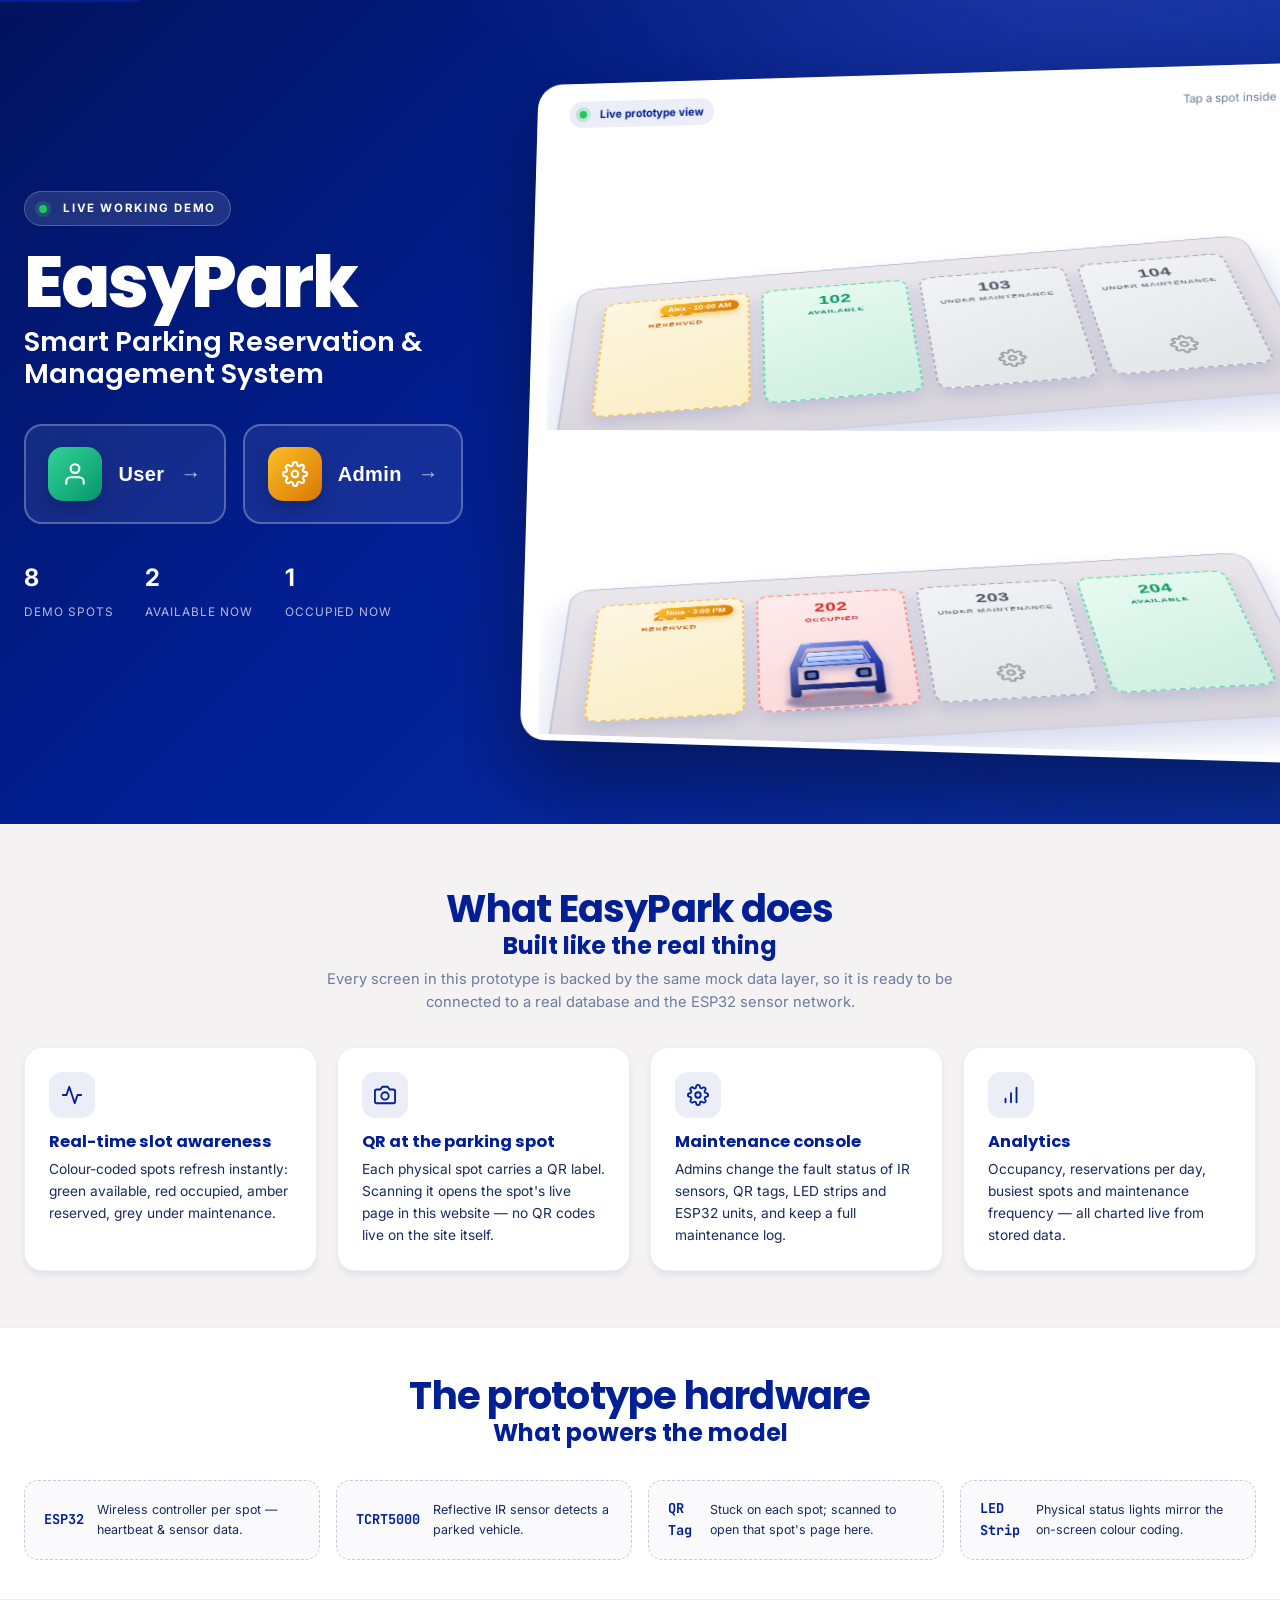
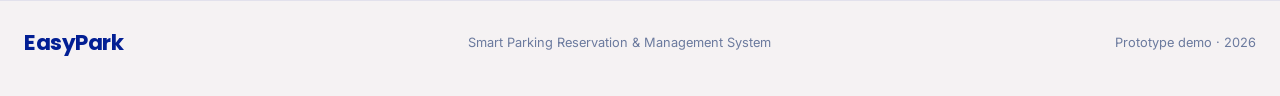
==== commit f2dee04d: "Hero live-prototype view: fit both floors without horizontal scroll; align stat card value/label/hin" ====
--- a/index.html
+++ b/index.html
@@ -146,6 +146,8 @@
       // Hero mini-lots (read-only render of both levels).
       UI.renderFloor(UI.qs('#hero-lot-ground'), 'ground');
       UI.renderFloor(UI.qs('#hero-lot-first'), 'first');
+      UI.fitFloor(UI.qs('#hero-lot-ground'));
+      UI.fitFloor(UI.qs('#hero-lot-first'));
 
       // Live counters.
       const render = () => {
--- a/css/main.css
+++ b/css/main.css
@@ -874,15 +874,16 @@
 .stat-grid { display: grid; grid-template-columns: repeat(auto-fit, minmax(185px, 1fr)); gap: 1rem; }
 .stat-card {
   background: #fff; border: 1px solid rgba(2,31,148,.06); border-radius: 16px;
-  padding: 1.2rem; display: flex; align-items: center; gap: 1rem; box-shadow: var(--shadow-md);
-}
-.stat-icon { width: 52px; height: 52px; border-radius: 14px; display: grid; place-items: center; font-size: 1.45rem; color: #fff; flex-shrink: 0; }
+  padding: 1.2rem; display: flex; align-items: stretch; gap: 1rem; box-shadow: var(--shadow-md);
+}
+.stat-icon { width: 52px; height: 52px; border-radius: 14px; display: grid; place-items: center; font-size: 1.45rem; color: #fff; flex-shrink: 0; align-self: center; }
 .tone-blue  .stat-icon { background: linear-gradient(135deg,#0A2FA8,#021F94); }
 .tone-green .stat-icon { background: linear-gradient(135deg,#34d399,#059669); }
 .tone-red   .stat-icon { background: linear-gradient(135deg,#f87171,#dc2626); }
 .tone-amber .stat-icon { background: linear-gradient(135deg,#fbbf24,#d97706); }
 .tone-gray  .stat-icon { background: linear-gradient(135deg,#9ca3af,#4b5563); }
 .stat-value { font-size: 1.9rem; font-weight: 800; color: var(--text-primary); line-height: 1.05; }
+.stat-meta { display: flex; flex-direction: column; align-items: flex-start; justify-content: flex-start; gap: .15rem; min-width: 0; min-height: 74px; }
 .stat-label { font-size: .72rem; color: var(--text-muted); font-weight: 700; text-transform: uppercase; letter-spacing: .06em; }
 .stat-hint  { font-size: .72rem; color: var(--text-muted); }
 
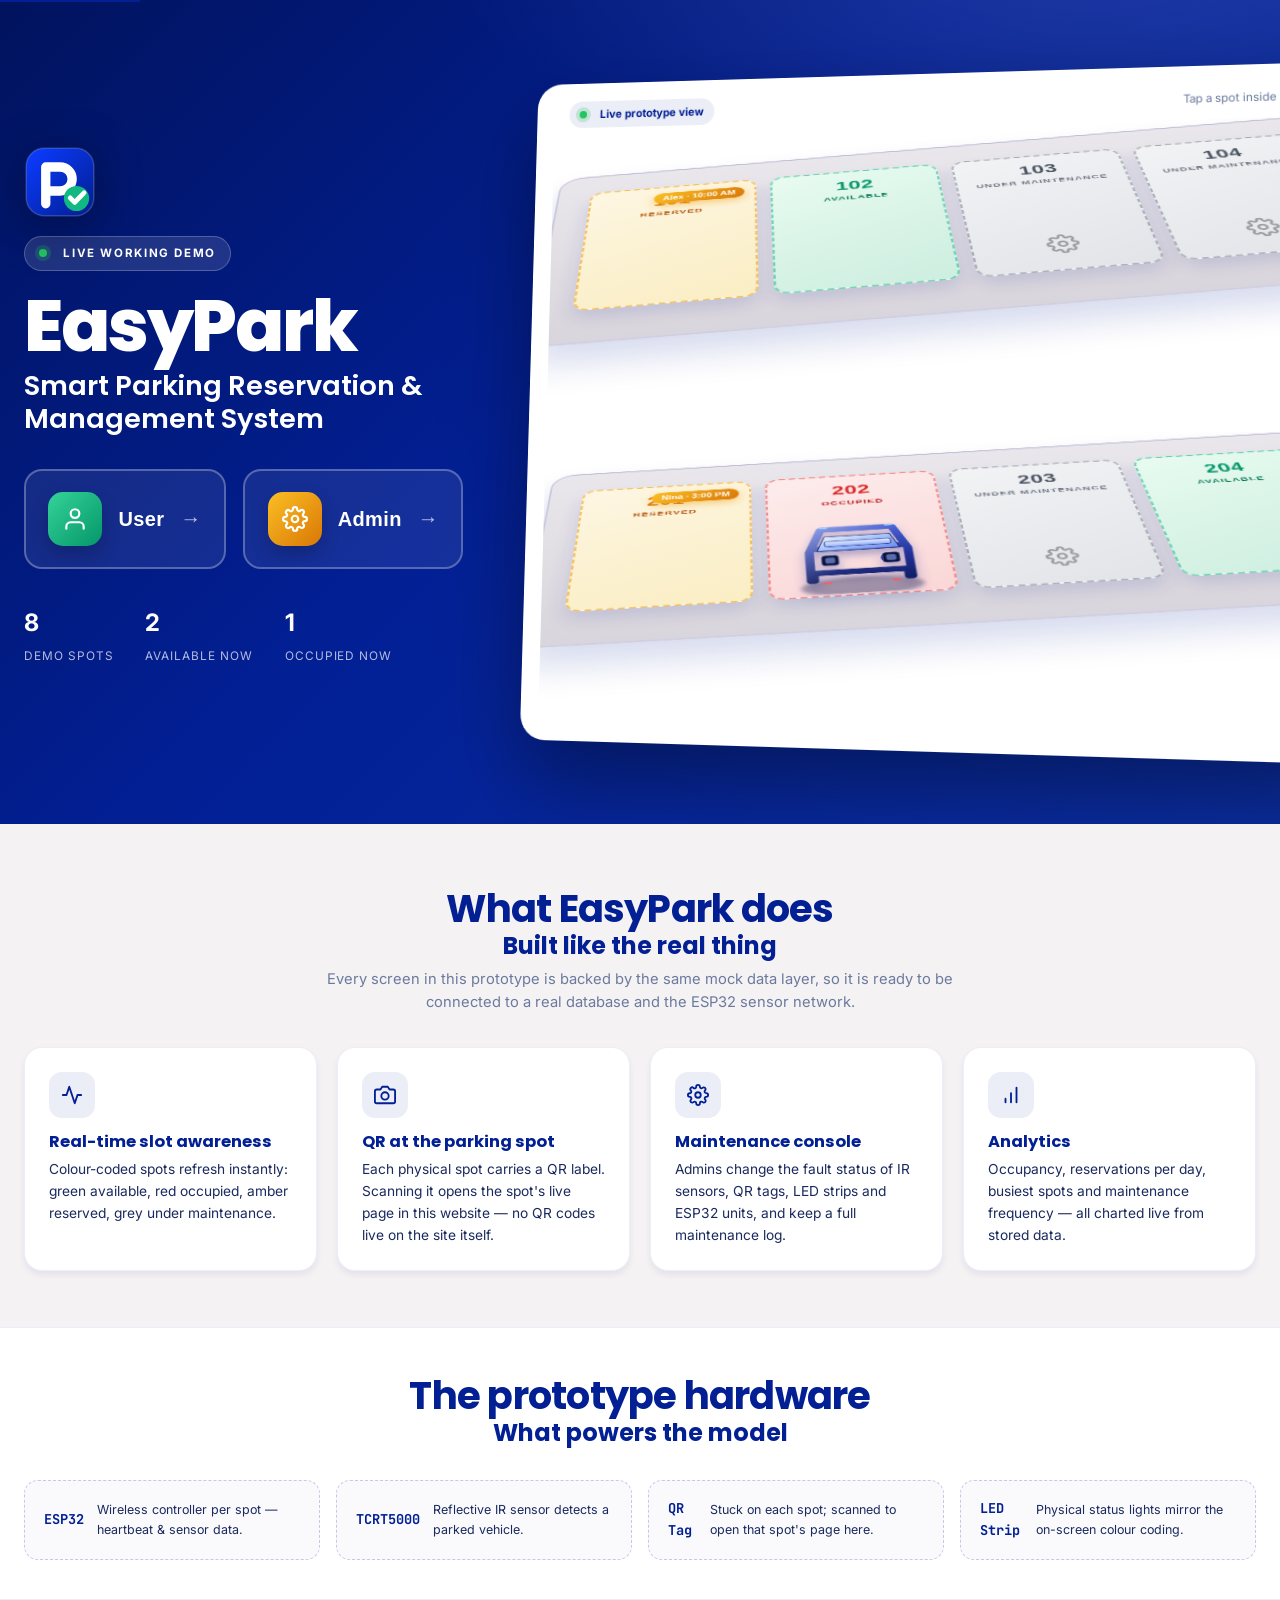
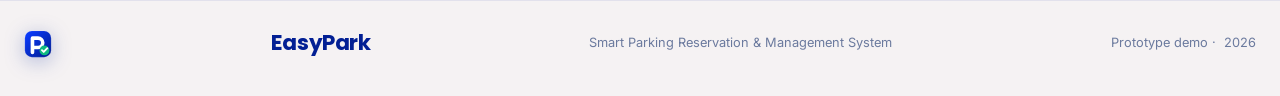
==== commit 40447241: "Add EasyPark logo: gradient P badge, hero/footer/nav/favicon placement" ====
--- a/index.html
+++ b/index.html
@@ -4,6 +4,7 @@
   <meta charset="UTF-8">
   <meta name="viewport" content="width=device-width, initial-scale=1.0">
   <meta name="description" content="EasyPark — Smart Parking Reservation & Management System">
+  <link rel="icon" type="image/svg+xml" href="assets/logo.svg">
   <title>EasyPark | Smart Parking Management System</title>
   <link rel="preconnect" href="https://fonts.googleapis.com">
   <link rel="preconnect" href="https://fonts.gstatic.com" crossorigin>
@@ -18,6 +19,7 @@
   <section class="hero" aria-label="EasyPark welcome">
     <div class="hero-inner">
       <div class="hero-copy">
+        <img src="assets/logo.svg" alt="EasyPark logo" class="hero-logo" width="72" height="72">
         <span class="hero-eyebrow"><span class="live-dot"></span>Live working demo</span>
         <h1 class="script-text">EasyPark</h1>
         <h2>Smart Parking Reservation &amp; Management System</h2>
@@ -122,6 +124,7 @@
   <!-- ================= FOOTER ================= -->
   <footer class="site-footer">
     <div class="container">
+      <img src="assets/logo.svg" alt="EasyPark logo" class="footer-logo" width="28" height="28">
       <span class="script-text">EasyPark</span>
       <span>Smart Parking Reservation &amp; Management System</span>
       <span>Prototype demo · <span data-year></span></span>
--- a/css/main.css
+++ b/css/main.css
@@ -52,6 +52,7 @@
 html {
   font-size: 16px;
   scroll-behavior: smooth;
+  overflow-x: hidden;
 }
 
 body {
@@ -62,6 +63,8 @@
   min-height: 100vh;
   -webkit-font-smoothing: antialiased;
   -moz-osx-font-smoothing: grayscale;
+  text-rendering: optimizeLegibility;
+  overflow-x: hidden;
 }
 
 /* Typography */
@@ -716,11 +719,9 @@
   display: flex; align-items: center; gap: 1rem;
 }
 .brand { display: flex; align-items: center; gap: 0.6rem; color: #fff !important; }
-.brand-mark {
-  width: 40px; height: 40px; border-radius: 11px;
-  background: #fff; color: var(--imperial-blue);
-  display: grid; place-items: center; font-weight: 800; font-size: 0.95rem;
-  box-shadow: 0 4px 10px rgba(0,0,0,.18);
+.brand-logo {
+  width: 40px; height: 40px; flex-shrink: 0;
+  filter: drop-shadow(0 4px 10px rgba(0,0,0,.25));
 }
 .brand-name { font-family: var(--font-script); font-style: italic; font-size: 1.75rem; line-height: 1; }
 .brand-tag {
@@ -766,6 +767,10 @@
   background: rgba(255,255,255,.12); border: 1px solid rgba(255,255,255,.22);
   color: #fff; font-size: .72rem; font-weight: 700; letter-spacing: .14em;
   text-transform: uppercase; padding: .45rem .9rem; border-radius: 999px; margin-bottom: 1.1rem;
+}
+.hero-logo {
+  display: block; width: 72px; height: 72px; margin-bottom: 1.1rem;
+  filter: drop-shadow(0 10px 24px rgba(0,0,0,.35));
 }
 .hero .script-text { color: #fff; font-size: clamp(2.7rem, 6vw, 4.5rem); line-height: 1.05; }
 .hero h2 { color: #fff; font-size: clamp(1.15rem, 2.4vw, 1.7rem); font-weight: 600; margin: .4rem 0 1rem; }
@@ -845,6 +850,11 @@
 }
 .site-footer .container { display: flex; flex-wrap: wrap; justify-content: space-between; align-items: center; gap: 1rem; color: var(--text-muted); font-size: .8rem; }
 .site-footer .script-text { color: var(--imperial-blue); font-size: 1.35rem; }
+.site-footer .container > * { display: inline-flex; align-items: center; gap: .5rem; }
+.footer-logo {
+  width: 28px; height: 28px;
+  filter: drop-shadow(0 4px 10px rgba(2,31,148,.28));
+}
 
 /* ------------------------------------------------------------------
    Page scaffolding (inner pages)
@@ -890,7 +900,7 @@
 /* ------------------------------------------------------------------
    Live parking lot (CSS-3D isometric)
 ------------------------------------------------------------------ */
-.lot-scene { perspective: 1500px; padding: 1.4rem 1rem .6rem; overflow-x: auto; overflow-y: visible; }
+.lot-scene { perspective: 1500px; padding: 1.4rem 1rem .6rem; overflow-x: hidden; overflow-y: visible; }
 .lot-floor {
   display: flex; gap: 14px; align-items: flex-start; width: max-content; margin: 0 auto;
   padding: 30px 32px 46px; position: relative;
